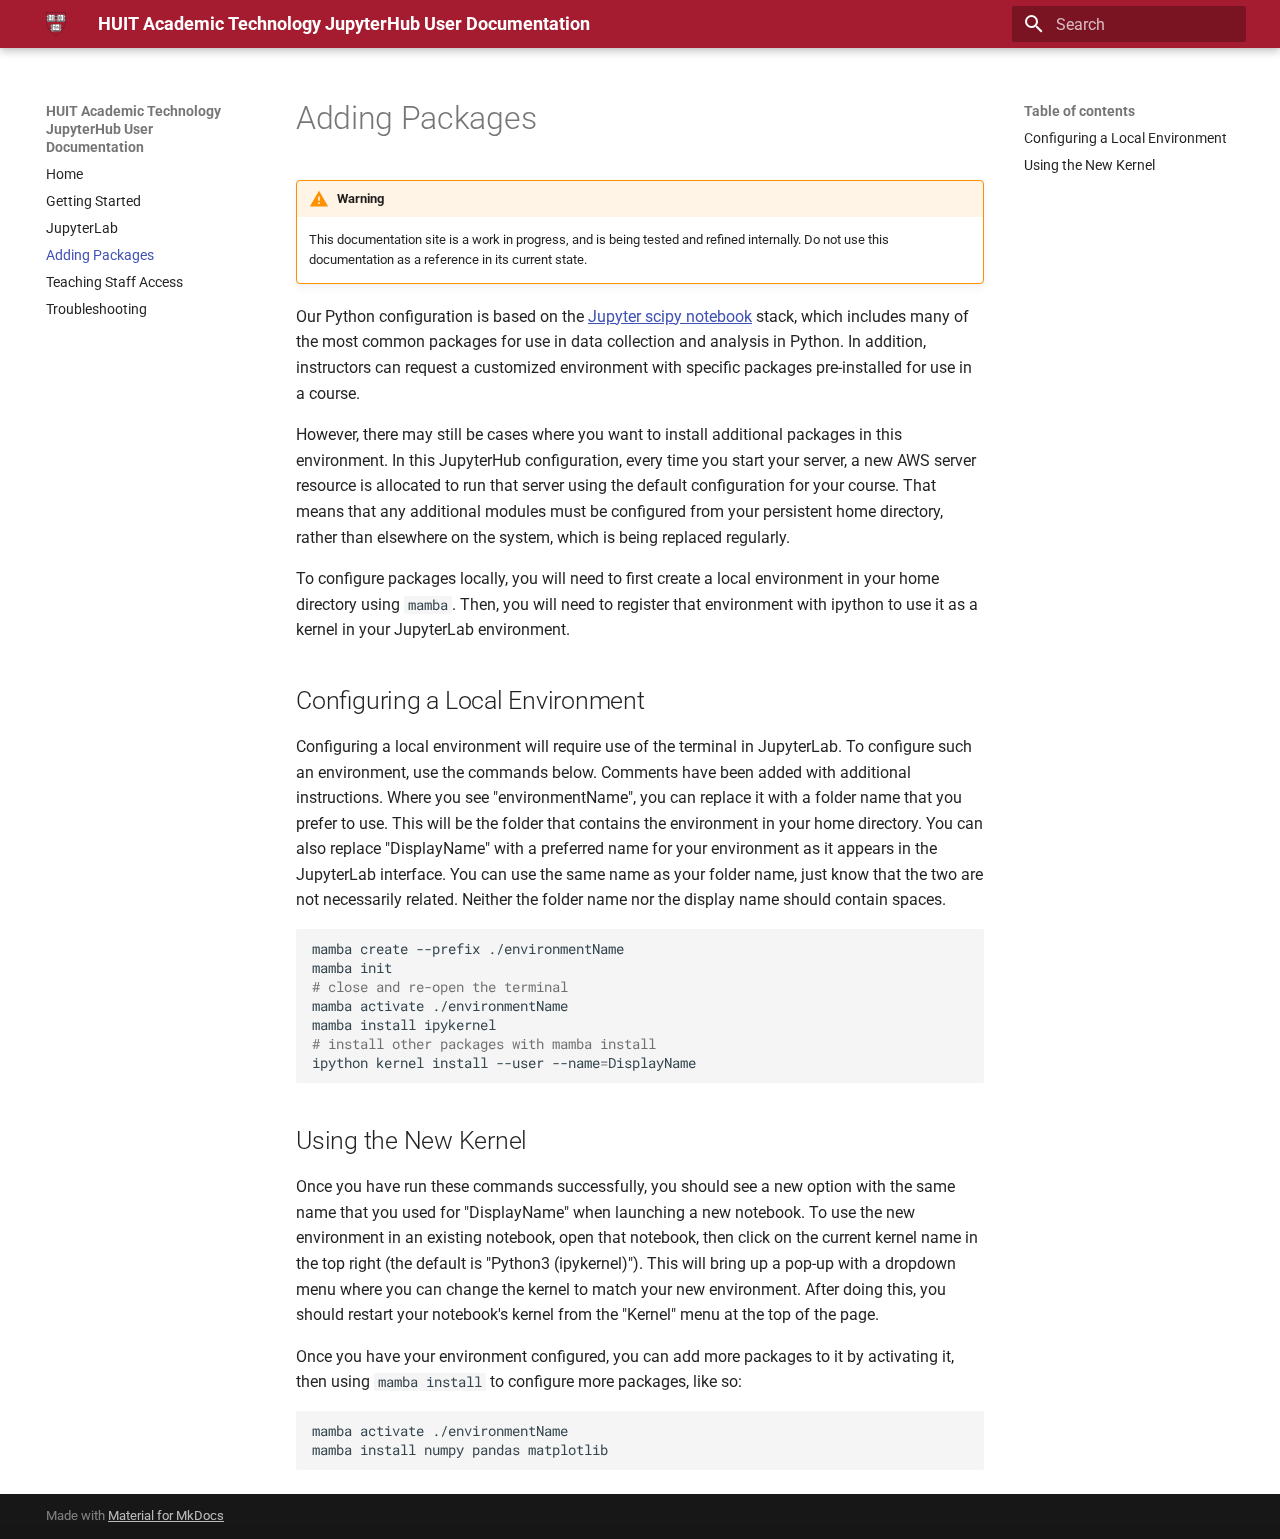
==== adding-packages/index.html @ 385f77e3 "Deployed 4ca9ae9 with MkDocs version: 1.5.2" ====
<!doctype html>
<html lang="en" class="no-js">
  <head>
    
      <meta charset="utf-8">
      <meta name="viewport" content="width=device-width,initial-scale=1">
      
      
      
      
        <link rel="prev" href="../jupyterlab/">
      
      
        <link rel="next" href="../teaching-staff-access/">
      
      <link rel="icon" href="../assets/favicon.ico">
      <meta name="generator" content="mkdocs-1.5.2, mkdocs-material-9.1.21">
    
    
      
        <title>Adding Packages - HUIT Academic Technology JupyterHub User Documentation</title>
      
    
    
      <link rel="stylesheet" href="../assets/stylesheets/main.eebd395e.min.css">
      
        
        <link rel="stylesheet" href="../assets/stylesheets/palette.ecc896b0.min.css">
      
      

    
    
    
      
        
        
        <link rel="preconnect" href="https://fonts.gstatic.com" crossorigin>
        <link rel="stylesheet" href="https://fonts.googleapis.com/css?family=Roboto:300,300i,400,400i,700,700i%7CRoboto+Mono:400,400i,700,700i&display=fallback">
        <style>:root{--md-text-font:"Roboto";--md-code-font:"Roboto Mono"}</style>
      
    
    
      <link rel="stylesheet" href="../stylesheets/extra.css">
    
    <script>__md_scope=new URL("..",location),__md_hash=e=>[...e].reduce((e,_)=>(e<<5)-e+_.charCodeAt(0),0),__md_get=(e,_=localStorage,t=__md_scope)=>JSON.parse(_.getItem(t.pathname+"."+e)),__md_set=(e,_,t=localStorage,a=__md_scope)=>{try{t.setItem(a.pathname+"."+e,JSON.stringify(_))}catch(e){}}</script>
    
      

    
    
    
  </head>
  
  
    
    
    
    
    
    <body dir="ltr" data-md-color-scheme="harvard" data-md-color-primary="indigo" data-md-color-accent="indigo">
  
    
    
    <input class="md-toggle" data-md-toggle="drawer" type="checkbox" id="__drawer" autocomplete="off">
    <input class="md-toggle" data-md-toggle="search" type="checkbox" id="__search" autocomplete="off">
    <label class="md-overlay" for="__drawer"></label>
    <div data-md-component="skip">
      
        
        <a href="#adding-packages" class="md-skip">
          Skip to content
        </a>
      
    </div>
    <div data-md-component="announce">
      
    </div>
    
    
      

  

<header class="md-header md-header--shadow" data-md-component="header">
  <nav class="md-header__inner md-grid" aria-label="Header">
    <a href=".." title="HUIT Academic Technology JupyterHub User Documentation" class="md-header__button md-logo" aria-label="HUIT Academic Technology JupyterHub User Documentation" data-md-component="logo">
      
  <img src="../assets/harvard_shield.svg" alt="logo">

    </a>
    <label class="md-header__button md-icon" for="__drawer">
      <svg xmlns="http://www.w3.org/2000/svg" viewBox="0 0 24 24"><path d="M3 6h18v2H3V6m0 5h18v2H3v-2m0 5h18v2H3v-2Z"/></svg>
    </label>
    <div class="md-header__title" data-md-component="header-title">
      <div class="md-header__ellipsis">
        <div class="md-header__topic">
          <span class="md-ellipsis">
            HUIT Academic Technology JupyterHub User Documentation
          </span>
        </div>
        <div class="md-header__topic" data-md-component="header-topic">
          <span class="md-ellipsis">
            
              Adding Packages
            
          </span>
        </div>
      </div>
    </div>
    
      
    
    
    
      <label class="md-header__button md-icon" for="__search">
        <svg xmlns="http://www.w3.org/2000/svg" viewBox="0 0 24 24"><path d="M9.5 3A6.5 6.5 0 0 1 16 9.5c0 1.61-.59 3.09-1.56 4.23l.27.27h.79l5 5-1.5 1.5-5-5v-.79l-.27-.27A6.516 6.516 0 0 1 9.5 16 6.5 6.5 0 0 1 3 9.5 6.5 6.5 0 0 1 9.5 3m0 2C7 5 5 7 5 9.5S7 14 9.5 14 14 12 14 9.5 12 5 9.5 5Z"/></svg>
      </label>
      <div class="md-search" data-md-component="search" role="dialog">
  <label class="md-search__overlay" for="__search"></label>
  <div class="md-search__inner" role="search">
    <form class="md-search__form" name="search">
      <input type="text" class="md-search__input" name="query" aria-label="Search" placeholder="Search" autocapitalize="off" autocorrect="off" autocomplete="off" spellcheck="false" data-md-component="search-query" required>
      <label class="md-search__icon md-icon" for="__search">
        <svg xmlns="http://www.w3.org/2000/svg" viewBox="0 0 24 24"><path d="M9.5 3A6.5 6.5 0 0 1 16 9.5c0 1.61-.59 3.09-1.56 4.23l.27.27h.79l5 5-1.5 1.5-5-5v-.79l-.27-.27A6.516 6.516 0 0 1 9.5 16 6.5 6.5 0 0 1 3 9.5 6.5 6.5 0 0 1 9.5 3m0 2C7 5 5 7 5 9.5S7 14 9.5 14 14 12 14 9.5 12 5 9.5 5Z"/></svg>
        <svg xmlns="http://www.w3.org/2000/svg" viewBox="0 0 24 24"><path d="M20 11v2H8l5.5 5.5-1.42 1.42L4.16 12l7.92-7.92L13.5 5.5 8 11h12Z"/></svg>
      </label>
      <nav class="md-search__options" aria-label="Search">
        
        <button type="reset" class="md-search__icon md-icon" title="Clear" aria-label="Clear" tabindex="-1">
          <svg xmlns="http://www.w3.org/2000/svg" viewBox="0 0 24 24"><path d="M19 6.41 17.59 5 12 10.59 6.41 5 5 6.41 10.59 12 5 17.59 6.41 19 12 13.41 17.59 19 19 17.59 13.41 12 19 6.41Z"/></svg>
        </button>
      </nav>
      
    </form>
    <div class="md-search__output">
      <div class="md-search__scrollwrap" data-md-scrollfix>
        <div class="md-search-result" data-md-component="search-result">
          <div class="md-search-result__meta">
            Initializing search
          </div>
          <ol class="md-search-result__list" role="presentation"></ol>
        </div>
      </div>
    </div>
  </div>
</div>
    
    
  </nav>
  
</header>
    
    <div class="md-container" data-md-component="container">
      
      
        
          
        
      
      <main class="md-main" data-md-component="main">
        <div class="md-main__inner md-grid">
          
            
              
              <div class="md-sidebar md-sidebar--primary" data-md-component="sidebar" data-md-type="navigation" >
                <div class="md-sidebar__scrollwrap">
                  <div class="md-sidebar__inner">
                    


<nav class="md-nav md-nav--primary" aria-label="Navigation" data-md-level="0">
  <label class="md-nav__title" for="__drawer">
    <a href=".." title="HUIT Academic Technology JupyterHub User Documentation" class="md-nav__button md-logo" aria-label="HUIT Academic Technology JupyterHub User Documentation" data-md-component="logo">
      
  <img src="../assets/harvard_shield.svg" alt="logo">

    </a>
    HUIT Academic Technology JupyterHub User Documentation
  </label>
  
  <ul class="md-nav__list" data-md-scrollfix>
    
      
      
      

  
  
  
    <li class="md-nav__item">
      <a href=".." class="md-nav__link">
        Home
      </a>
    </li>
  

    
      
      
      

  
  
  
    <li class="md-nav__item">
      <a href="../getting-started/" class="md-nav__link">
        Getting Started
      </a>
    </li>
  

    
      
      
      

  
  
  
    <li class="md-nav__item">
      <a href="../jupyterlab/" class="md-nav__link">
        JupyterLab
      </a>
    </li>
  

    
      
      
      

  
  
    
  
  
    <li class="md-nav__item md-nav__item--active">
      
      <input class="md-nav__toggle md-toggle" type="checkbox" id="__toc">
      
      
        
      
      
        <label class="md-nav__link md-nav__link--active" for="__toc">
          Adding Packages
          <span class="md-nav__icon md-icon"></span>
        </label>
      
      <a href="./" class="md-nav__link md-nav__link--active">
        Adding Packages
      </a>
      
        

<nav class="md-nav md-nav--secondary" aria-label="Table of contents">
  
  
  
    
  
  
    <label class="md-nav__title" for="__toc">
      <span class="md-nav__icon md-icon"></span>
      Table of contents
    </label>
    <ul class="md-nav__list" data-md-component="toc" data-md-scrollfix>
      
        <li class="md-nav__item">
  <a href="#configuring-a-local-environment" class="md-nav__link">
    Configuring a Local Environment
  </a>
  
</li>
      
        <li class="md-nav__item">
  <a href="#using-the-new-kernel" class="md-nav__link">
    Using the New Kernel
  </a>
  
</li>
      
    </ul>
  
</nav>
      
    </li>
  

    
      
      
      

  
  
  
    <li class="md-nav__item">
      <a href="../teaching-staff-access/" class="md-nav__link">
        Teaching Staff Access
      </a>
    </li>
  

    
      
      
      

  
  
  
    <li class="md-nav__item">
      <a href="../troubleshooting/" class="md-nav__link">
        Troubleshooting
      </a>
    </li>
  

    
  </ul>
</nav>
                  </div>
                </div>
              </div>
            
            
              
              <div class="md-sidebar md-sidebar--secondary" data-md-component="sidebar" data-md-type="toc" >
                <div class="md-sidebar__scrollwrap">
                  <div class="md-sidebar__inner">
                    

<nav class="md-nav md-nav--secondary" aria-label="Table of contents">
  
  
  
    
  
  
    <label class="md-nav__title" for="__toc">
      <span class="md-nav__icon md-icon"></span>
      Table of contents
    </label>
    <ul class="md-nav__list" data-md-component="toc" data-md-scrollfix>
      
        <li class="md-nav__item">
  <a href="#configuring-a-local-environment" class="md-nav__link">
    Configuring a Local Environment
  </a>
  
</li>
      
        <li class="md-nav__item">
  <a href="#using-the-new-kernel" class="md-nav__link">
    Using the New Kernel
  </a>
  
</li>
      
    </ul>
  
</nav>
                  </div>
                </div>
              </div>
            
          
          
            <div class="md-content" data-md-component="content">
              <article class="md-content__inner md-typeset">
                
                  


<h1 id="adding-packages">Adding Packages</h1>
<div class="admonition warning">
<p class="admonition-title">Warning</p>
<p>This documentation site is a work in progress, and is being tested and refined internally. Do not use this documentation as a reference in its current state.</p>
</div>
<p>Our Python configuration is based on the <a href="https://jupyter-docker-stacks.readthedocs.io/en/latest/using/selecting.html#jupyter-scipy-notebook">Jupyter scipy notebook</a> stack, which includes many of the most common packages for use in data collection and analysis in Python. In addition, instructors can request a customized environment with specific packages pre-installed for use in a course.</p>
<p>However, there may still be cases where you want to install additional packages in this environment. In this JupyterHub configuration, every time you start your server, a new AWS server resource is allocated to run that server using the default configuration for your course. That means that any additional modules must be configured from your persistent home directory, rather than elsewhere on the system, which is being replaced regularly.</p>
<p>To configure packages locally, you will need to first create a local environment in your home directory using <code>mamba</code>. Then, you will need to register that environment with ipython to use it as a kernel in your JupyterLab environment.</p>
<h2 id="configuring-a-local-environment">Configuring a Local Environment</h2>
<p>Configuring a local environment will require use of the terminal in JupyterLab. To configure such an environment, use the commands below. Comments have been added with additional instructions. Where you see "environmentName", you can replace it with a folder name that you prefer to use. This will be the folder that contains the environment in your home directory. You can also replace "DisplayName" with a preferred name for your environment as it appears in the JupyterLab interface. You can use the same name as your folder name, just know that the two are not necessarily related. Neither the folder name nor the display name should contain spaces.</p>
<div class="highlight"><pre><span></span><code>mamba<span class="w"> </span>create<span class="w"> </span>--prefix<span class="w"> </span>./environmentName
mamba<span class="w"> </span>init
<span class="c1"># close and re-open the terminal</span>
mamba<span class="w"> </span>activate<span class="w"> </span>./environmentName
mamba<span class="w"> </span>install<span class="w"> </span>ipykernel
<span class="c1"># install other packages with mamba install</span>
ipython<span class="w"> </span>kernel<span class="w"> </span>install<span class="w"> </span>--user<span class="w"> </span>--name<span class="o">=</span>DisplayName
</code></pre></div>
<h2 id="using-the-new-kernel">Using the New Kernel</h2>
<p>Once you have run these commands successfully, you should see a new option with the same name that you used for "DisplayName" when launching a new notebook. To use the new environment in an existing notebook, open that notebook, then click on the current kernel name in the top right (the default is "Python3 (ipykernel)"). This will bring up a pop-up with a dropdown menu where you can change the kernel to match your new environment. After doing this, you should restart your notebook's kernel from the "Kernel" menu at the top of the page.</p>
<p>Once you have your environment configured, you can add more packages to it by activating it, then using <code>mamba install</code> to configure more packages, like so:</p>
<div class="highlight"><pre><span></span><code>mamba<span class="w"> </span>activate<span class="w"> </span>./environmentName
mamba<span class="w"> </span>install<span class="w"> </span>numpy<span class="w"> </span>pandas<span class="w"> </span>matplotlib
</code></pre></div>





                
              </article>
            </div>
          
          
        </div>
        
      </main>
      
        <footer class="md-footer">
  
  <div class="md-footer-meta md-typeset">
    <div class="md-footer-meta__inner md-grid">
      <div class="md-copyright">
  
  
    Made with
    <a href="https://squidfunk.github.io/mkdocs-material/" target="_blank" rel="noopener">
      Material for MkDocs
    </a>
  
</div>
      
    </div>
  </div>
</footer>
      
    </div>
    <div class="md-dialog" data-md-component="dialog">
      <div class="md-dialog__inner md-typeset"></div>
    </div>
    
    <script id="__config" type="application/json">{"base": "..", "features": [], "search": "../assets/javascripts/workers/search.74e28a9f.min.js", "translations": {"clipboard.copied": "Copied to clipboard", "clipboard.copy": "Copy to clipboard", "search.result.more.one": "1 more on this page", "search.result.more.other": "# more on this page", "search.result.none": "No matching documents", "search.result.one": "1 matching document", "search.result.other": "# matching documents", "search.result.placeholder": "Type to start searching", "search.result.term.missing": "Missing", "select.version": "Select version"}}</script>
    
    
      <script src="../assets/javascripts/bundle.220ee61c.min.js"></script>
      
    
  </body>
</html>
---- assets/stylesheets/main.eebd395e.min.css ----
@charset "UTF-8";html{-webkit-text-size-adjust:none;-moz-text-size-adjust:none;text-size-adjust:none;box-sizing:border-box}*,:after,:before{box-sizing:inherit}@media (prefers-reduced-motion){*,:after,:before{transition:none!important}}body{margin:0}a,button,input,label{-webkit-tap-highlight-color:transparent}a{color:inherit;text-decoration:none}hr{border:0;box-sizing:initial;display:block;height:.05rem;overflow:visible;padding:0}small{font-size:80%}sub,sup{line-height:1em}img{border-style:none}table{border-collapse:initial;border-spacing:0}td,th{font-weight:400;vertical-align:top}button{background:#0000;border:0;font-family:inherit;font-size:inherit;margin:0;padding:0}input{border:0;outline:none}:root{--md-primary-fg-color:#4051b5;--md-primary-fg-color--light:#5d6cc0;--md-primary-fg-color--dark:#303fa1;--md-primary-bg-color:#fff;--md-primary-bg-color--light:#ffffffb3;--md-accent-fg-color:#526cfe;--md-accent-fg-color--transparent:#526cfe1a;--md-accent-bg-color:#fff;--md-accent-bg-color--light:#ffffffb3}[data-md-color-scheme=default]{color-scheme:light}[data-md-color-scheme=default] img[src$="#gh-dark-mode-only"],[data-md-color-scheme=default] img[src$="#only-dark"]{display:none}:root,[data-md-color-scheme=default]{--md-default-fg-color:#000000de;--md-default-fg-color--light:#0000008a;--md-default-fg-color--lighter:#00000052;--md-default-fg-color--lightest:#00000012;--md-default-bg-color:#fff;--md-default-bg-color--light:#ffffffb3;--md-default-bg-color--lighter:#ffffff4d;--md-default-bg-color--lightest:#ffffff1f;--md-code-fg-color:#36464e;--md-code-bg-color:#f5f5f5;--md-code-hl-color:#ffff0080;--md-code-hl-number-color:#d52a2a;--md-code-hl-special-color:#db1457;--md-code-hl-function-color:#a846b9;--md-code-hl-constant-color:#6e59d9;--md-code-hl-keyword-color:#3f6ec6;--md-code-hl-string-color:#1c7d4d;--md-code-hl-name-color:var(--md-code-fg-color);--md-code-hl-operator-color:var(--md-default-fg-color--light);--md-code-hl-punctuation-color:var(--md-default-fg-color--light);--md-code-hl-comment-color:var(--md-default-fg-color--light);--md-code-hl-generic-color:var(--md-default-fg-color--light);--md-code-hl-variable-color:var(--md-default-fg-color--light);--md-typeset-color:var(--md-default-fg-color);--md-typeset-a-color:var(--md-primary-fg-color);--md-typeset-mark-color:#ffff0080;--md-typeset-del-color:#f5503d26;--md-typeset-ins-color:#0bd57026;--md-typeset-kbd-color:#fafafa;--md-typeset-kbd-accent-color:#fff;--md-typeset-kbd-border-color:#b8b8b8;--md-typeset-table-color:#0000001f;--md-typeset-table-color--light:rgba(0,0,0,.035);--md-admonition-fg-color:var(--md-default-fg-color);--md-admonition-bg-color:var(--md-default-bg-color);--md-warning-fg-color:#000000de;--md-warning-bg-color:#ff9;--md-footer-fg-color:#fff;--md-footer-fg-color--light:#ffffffb3;--md-footer-fg-color--lighter:#ffffff73;--md-footer-bg-color:#000000de;--md-footer-bg-color--dark:#00000052;--md-shadow-z1:0 0.2rem 0.5rem #0000000d,0 0 0.05rem #0000001a;--md-shadow-z2:0 0.2rem 0.5rem #0000001a,0 0 0.05rem #00000040;--md-shadow-z3:0 0.2rem 0.5rem #0003,0 0 0.05rem #00000059}.md-icon svg{fill:currentcolor;display:block;height:1.2rem;width:1.2rem}body{-webkit-font-smoothing:antialiased;-moz-osx-font-smoothing:grayscale;--md-text-font-family:var(--md-text-font,_),-apple-system,BlinkMacSystemFont,Helvetica,Arial,sans-serif;--md-code-font-family:var(--md-code-font,_),SFMono-Regular,Consolas,Menlo,monospace}aside,body,input{font-feature-settings:"kern","liga";color:var(--md-typeset-color);font-family:var(--md-text-font-family)}code,kbd,pre{font-feature-settings:"kern";font-family:var(--md-code-font-family)}:root{--md-typeset-table-sort-icon:url('data:image/svg+xml;charset=utf-8,<svg xmlns="http://www.w3.org/2000/svg" viewBox="0 0 24 24"><path d="m18 21-4-4h3V7h-3l4-4 4 4h-3v10h3M2 19v-2h10v2M2 13v-2h7v2M2 7V5h4v2H2Z"/></svg>');--md-typeset-table-sort-icon--asc:url('data:image/svg+xml;charset=utf-8,<svg xmlns="http://www.w3.org/2000/svg" viewBox="0 0 24 24"><path d="M19 17h3l-4 4-4-4h3V3h2M2 17h10v2H2M6 5v2H2V5m0 6h7v2H2v-2Z"/></svg>');--md-typeset-table-sort-icon--desc:url('data:image/svg+xml;charset=utf-8,<svg xmlns="http://www.w3.org/2000/svg" viewBox="0 0 24 24"><path d="M19 7h3l-4-4-4 4h3v14h2M2 17h10v2H2M6 5v2H2V5m0 6h7v2H2v-2Z"/></svg>')}.md-typeset{-webkit-print-color-adjust:exact;color-adjust:exact;font-size:.8rem;line-height:1.6}@media print{.md-typeset{font-size:.68rem}}.md-typeset blockquote,.md-typeset dl,.md-typeset figure,.md-typeset ol,.md-typeset pre,.md-typeset ul{margin-bottom:1em;margin-top:1em}.md-typeset h1{color:var(--md-default-fg-color--light);font-size:2em;line-height:1.3;margin:0 0 1.25em}.md-typeset h1,.md-typeset h2{font-weight:300;letter-spacing:-.01em}.md-typeset h2{font-size:1.5625em;line-height:1.4;margin:1.6em 0 .64em}.md-typeset h3{font-size:1.25em;font-weight:400;letter-spacing:-.01em;line-height:1.5;margin:1.6em 0 .8em}.md-typeset h2+h3{margin-top:.8em}.md-typeset h4{font-weight:700;letter-spacing:-.01em;margin:1em 0}.md-typeset h5,.md-typeset h6{color:var(--md-default-fg-color--light);font-size:.8em;font-weight:700;letter-spacing:-.01em;margin:1.25em 0}.md-typeset h5{text-transform:uppercase}.md-typeset hr{border-bottom:.05rem solid var(--md-default-fg-color--lightest);display:flow-root;margin:1.5em 0}.md-typeset a{color:var(--md-typeset-a-color);word-break:break-word}.md-typeset a,.md-typeset a:before{transition:color 125ms}.md-typeset a:focus,.md-typeset a:hover{color:var(--md-accent-fg-color)}.md-typeset a:focus code,.md-typeset a:hover code{background-color:var(--md-accent-fg-color--transparent)}.md-typeset a code{color:currentcolor;transition:background-color 125ms}.md-typeset a.focus-visible{outline-color:var(--md-accent-fg-color);outline-offset:.2rem}.md-typeset code,.md-typeset kbd,.md-typeset pre{color:var(--md-code-fg-color);direction:ltr;font-variant-ligatures:none}@media print{.md-typeset code,.md-typeset kbd,.md-typeset pre{white-space:pre-wrap}}.md-typeset code{background-color:var(--md-code-bg-color);border-radius:.1rem;-webkit-box-decoration-break:clone;box-decoration-break:clone;font-size:.85em;padding:0 .2941176471em;word-break:break-word}.md-typeset code:not(.focus-visible){-webkit-tap-highlight-color:transparent;outline:none}.md-typeset pre{display:flow-root;line-height:1.4;position:relative}.md-typeset pre>code{-webkit-box-decoration-break:slice;box-decoration-break:slice;box-shadow:none;display:block;margin:0;outline-color:var(--md-accent-fg-color);overflow:auto;padding:.7720588235em 1.1764705882em;scrollbar-color:var(--md-default-fg-color--lighter) #0000;scrollbar-width:thin;touch-action:auto;word-break:normal}.md-typeset pre>code:hover{scrollbar-color:var(--md-accent-fg-color) #0000}.md-typeset pre>code::-webkit-scrollbar{height:.2rem;width:.2rem}.md-typeset pre>code::-webkit-scrollbar-thumb{background-color:var(--md-default-fg-color--lighter)}.md-typeset pre>code::-webkit-scrollbar-thumb:hover{background-color:var(--md-accent-fg-color)}.md-typeset kbd{background-color:var(--md-typeset-kbd-color);border-radius:.1rem;box-shadow:0 .1rem 0 .05rem var(--md-typeset-kbd-border-color),0 .1rem 0 var(--md-typeset-kbd-border-color),0 -.1rem .2rem var(--md-typeset-kbd-accent-color) inset;color:var(--md-default-fg-color);display:inline-block;font-size:.75em;padding:0 .6666666667em;vertical-align:text-top;word-break:break-word}.md-typeset mark{background-color:var(--md-typeset-mark-color);-webkit-box-decoration-break:clone;box-decoration-break:clone;color:inherit;word-break:break-word}.md-typeset abbr{border-bottom:.05rem dotted var(--md-default-fg-color--light);cursor:help;text-decoration:none}@media (hover:none){.md-typeset abbr[title]:focus:after,.md-typeset abbr[title]:hover:after{background-color:var(--md-default-fg-color);border-radius:.1rem;box-shadow:var(--md-shadow-z3);color:var(--md-default-bg-color);content:attr(title);font-size:.7rem;left:.8rem;margin-top:2em;padding:.2rem .3rem;position:absolute;right:.8rem}}.md-typeset small{opacity:.75}[dir=ltr] .md-typeset sub,[dir=ltr] .md-typeset sup{margin-left:.078125em}[dir=rtl] .md-typeset sub,[dir=rtl] .md-typeset sup{margin-right:.078125em}[dir=ltr] .md-typeset blockquote{padding-left:.6rem}[dir=rtl] .md-typeset blockquote{padding-right:.6rem}[dir=ltr] .md-typeset blockquote{border-left:.2rem solid var(--md-default-fg-color--lighter)}[dir=rtl] .md-typeset blockquote{border-right:.2rem solid var(--md-default-fg-color--lighter)}.md-typeset blockquote{color:var(--md-default-fg-color--light);margin-left:0;margin-right:0}.md-typeset ul{list-style-type:disc}[dir=ltr] .md-typeset ol,[dir=ltr] .md-typeset ul{margin-left:.625em}[dir=rtl] .md-typeset ol,[dir=rtl] .md-typeset ul{margin-right:.625em}.md-typeset ol,.md-typeset ul{padding:0}.md-typeset ol:not([hidden]),.md-typeset ul:not([hidden]){display:flow-root}.md-typeset ol ol,.md-typeset ul ol{list-style-type:lower-alpha}.md-typeset ol ol ol,.md-typeset ul ol ol{list-style-type:lower-roman}[dir=ltr] .md-typeset ol li,[dir=ltr] .md-typeset ul li{margin-left:1.25em}[dir=rtl] .md-typeset ol li,[dir=rtl] .md-typeset ul li{margin-right:1.25em}.md-typeset ol li,.md-typeset ul li{margin-bottom:.5em}.md-typeset ol li blockquote,.md-typeset ol li p,.md-typeset ul li blockquote,.md-typeset ul li p{margin:.5em 0}.md-typeset ol li:last-child,.md-typeset ul li:last-child{margin-bottom:0}[dir=ltr] .md-typeset ol li ol,[dir=ltr] .md-typeset ol li ul,[dir=ltr] .md-typeset ul li ol,[dir=ltr] .md-typeset ul li ul{margin-left:.625em}[dir=rtl] .md-typeset ol li ol,[dir=rtl] .md-typeset ol li ul,[dir=rtl] .md-typeset ul li ol,[dir=rtl] .md-typeset ul li ul{margin-right:.625em}.md-typeset ol li ol,.md-typeset ol li ul,.md-typeset ul li ol,.md-typeset ul li ul{margin-bottom:.5em;margin-top:.5em}[dir=ltr] .md-typeset dd{margin-left:1.875em}[dir=rtl] .md-typeset dd{margin-right:1.875em}.md-typeset dd{margin-bottom:1.5em;margin-top:1em}.md-typeset img,.md-typeset svg,.md-typeset video{height:auto;max-width:100%}.md-typeset img[align=left]{margin:1em 1em 1em 0}.md-typeset img[align=right]{margin:1em 0 1em 1em}.md-typeset img[align]:only-child{margin-top:0}.md-typeset figure{display:flow-root;margin:1em auto;max-width:100%;text-align:center;width:-webkit-fit-content;width:-moz-fit-content;width:fit-content}.md-typeset figure img{display:block}.md-typeset figcaption{font-style:italic;margin:1em auto;max-width:24rem}.md-typeset iframe{max-width:100%}.md-typeset table:not([class]){background-color:var(--md-default-bg-color);border:.05rem solid var(--md-typeset-table-color);border-radius:.1rem;display:inline-block;font-size:.64rem;max-width:100%;overflow:auto;touch-action:auto}@media print{.md-typeset table:not([class]){display:table}}.md-typeset table:not([class])+*{margin-top:1.5em}.md-typeset table:not([class]) td>:first-child,.md-typeset table:not([class]) th>:first-child{margin-top:0}.md-typeset table:not([class]) td>:last-child,.md-typeset table:not([class]) th>:last-child{margin-bottom:0}.md-typeset table:not([class]) td:not([align]),.md-typeset table:not([class]) th:not([align]){text-align:left}[dir=rtl] .md-typeset table:not([class]) td:not([align]),[dir=rtl] .md-typeset table:not([class]) th:not([align]){text-align:right}.md-typeset table:not([class]) th{font-weight:700;min-width:5rem;padding:.9375em 1.25em;vertical-align:top}.md-typeset table:not([class]) td{border-top:.05rem solid var(--md-typeset-table-color);padding:.9375em 1.25em;vertical-align:top}.md-typeset table:not([class]) tbody tr{transition:background-color 125ms}.md-typeset table:not([class]) tbody tr:hover{background-color:var(--md-typeset-table-color--light);box-shadow:0 .05rem 0 var(--md-default-bg-color) inset}.md-typeset table:not([class]) a{word-break:normal}.md-typeset table th[role=columnheader]{cursor:pointer}[dir=ltr] .md-typeset table th[role=columnheader]:after{margin-left:.5em}[dir=rtl] .md-typeset table th[role=columnheader]:after{margin-right:.5em}.md-typeset table th[role=columnheader]:after{content:"";display:inline-block;height:1.2em;-webkit-mask-image:var(--md-typeset-table-sort-icon);mask-image:var(--md-typeset-table-sort-icon);-webkit-mask-repeat:no-repeat;mask-repeat:no-repeat;-webkit-mask-size:contain;mask-size:contain;transition:background-color 125ms;vertical-align:text-bottom;width:1.2em}.md-typeset table th[role=columnheader]:hover:after{background-color:var(--md-default-fg-color--lighter)}.md-typeset table th[role=columnheader][aria-sort=ascending]:after{background-color:var(--md-default-fg-color--light);-webkit-mask-image:var(--md-typeset-table-sort-icon--asc);mask-image:var(--md-typeset-table-sort-icon--asc)}.md-typeset table th[role=columnheader][aria-sort=descending]:after{background-color:var(--md-default-fg-color--light);-webkit-mask-image:var(--md-typeset-table-sort-icon--desc);mask-image:var(--md-typeset-table-sort-icon--desc)}.md-typeset__scrollwrap{margin:1em -.8rem;overflow-x:auto;touch-action:auto}.md-typeset__table{display:inline-block;margin-bottom:.5em;padding:0 .8rem}@media print{.md-typeset__table{display:block}}html .md-typeset__table table{display:table;margin:0;overflow:hidden;width:100%}@media screen and (max-width:44.9375em){.md-content__inner>pre{margin:1em -.8rem}.md-content__inner>pre code{border-radius:0}}.md-banner{background-color:var(--md-footer-bg-color);color:var(--md-footer-fg-color);overflow:auto}@media print{.md-banner{display:none}}.md-banner--warning{background-color:var(--md-warning-bg-color);color:var(--md-warning-fg-color)}.md-banner__inner{font-size:.7rem;margin:.6rem auto;padding:0 .8rem}[dir=ltr] .md-banner__button{float:right}[dir=rtl] .md-banner__button{float:left}.md-banner__button{color:inherit;cursor:pointer;transition:opacity .25s}.md-banner__button:hover{opacity:.7}html{font-size:125%;height:100%;overflow-x:hidden}@media screen and (min-width:100em){html{font-size:137.5%}}@media screen and (min-width:125em){html{font-size:150%}}body{background-color:var(--md-default-bg-color);display:flex;flex-direction:column;font-size:.5rem;min-height:100%;position:relative;width:100%}@media print{body{display:block}}@media screen and (max-width:59.9375em){body[data-md-scrolllock]{position:fixed}}.md-grid{margin-left:auto;margin-right:auto;max-width:61rem}.md-container{display:flex;flex-direction:column;flex-grow:1}@media print{.md-container{display:block}}.md-main{flex-grow:1}.md-main__inner{display:flex;height:100%;margin-top:1.5rem}.md-ellipsis{overflow:hidden;text-overflow:ellipsis}.md-toggle{display:none}.md-option{height:0;opacity:0;position:absolute;width:0}.md-option:checked+label:not([hidden]){display:block}.md-option.focus-visible+label{outline-color:var(--md-accent-fg-color);outline-style:auto}.md-skip{background-color:var(--md-default-fg-color);border-radius:.1rem;color:var(--md-default-bg-color);font-size:.64rem;margin:.5rem;opacity:0;outline-color:var(--md-accent-fg-color);padding:.3rem .5rem;position:fixed;transform:translateY(.4rem);z-index:-1}.md-skip:focus{opacity:1;transform:translateY(0);transition:transform .25s cubic-bezier(.4,0,.2,1),opacity 175ms 75ms;z-index:10}@page{margin:25mm}:root{--md-clipboard-icon:url('data:image/svg+xml;charset=utf-8,<svg xmlns="http://www.w3.org/2000/svg" viewBox="0 0 24 24"><path d="M19 21H8V7h11m0-2H8a2 2 0 0 0-2 2v14a2 2 0 0 0 2 2h11a2 2 0 0 0 2-2V7a2 2 0 0 0-2-2m-3-4H4a2 2 0 0 0-2 2v14h2V3h12V1Z"/></svg>')}.md-clipboard{border-radius:.1rem;color:var(--md-default-fg-color--lightest);cursor:pointer;height:1.5em;outline-color:var(--md-accent-fg-color);outline-offset:.1rem;position:absolute;right:.5em;top:.5em;transition:color .25s;width:1.5em;z-index:1}@media print{.md-clipboard{display:none}}.md-clipboard:not(.focus-visible){-webkit-tap-highlight-color:transparent;outline:none}:hover>.md-clipboard{color:var(--md-default-fg-color--light)}.md-clipboard:focus,.md-clipboard:hover{color:var(--md-accent-fg-color)}.md-clipboard:after{background-color:currentcolor;content:"";display:block;height:1.125em;margin:0 auto;-webkit-mask-image:var(--md-clipboard-icon);mask-image:var(--md-clipboard-icon);-webkit-mask-position:center;mask-position:center;-webkit-mask-repeat:no-repeat;mask-repeat:no-repeat;-webkit-mask-size:contain;mask-size:contain;width:1.125em}.md-clipboard--inline{cursor:pointer}.md-clipboard--inline code{transition:color .25s,background-color .25s}.md-clipboard--inline:focus code,.md-clipboard--inline:hover code{background-color:var(--md-accent-fg-color--transparent);color:var(--md-accent-fg-color)}@keyframes consent{0%{opacity:0;transform:translateY(100%)}to{opacity:1;transform:translateY(0)}}@keyframes overlay{0%{opacity:0}to{opacity:1}}.md-consent__overlay{animation:overlay .25s both;-webkit-backdrop-filter:blur(.1rem);backdrop-filter:blur(.1rem);background-color:#0000008a;height:100%;opacity:1;position:fixed;top:0;width:100%;z-index:5}.md-consent__inner{animation:consent .5s cubic-bezier(.1,.7,.1,1) both;background-color:var(--md-default-bg-color);border:0;border-radius:.1rem;bottom:0;box-shadow:0 0 .2rem #0000001a,0 .2rem .4rem #0003;max-height:100%;overflow:auto;padding:0;position:fixed;width:100%;z-index:5}.md-consent__form{padding:.8rem}.md-consent__settings{display:none;margin:1em 0}input:checked+.md-consent__settings{display:block}.md-consent__controls{margin-bottom:.8rem}.md-typeset .md-consent__controls .md-button{display:inline}@media screen and (max-width:44.9375em){.md-typeset .md-consent__controls .md-button{display:block;margin-top:.4rem;text-align:center;width:100%}}.md-consent label{cursor:pointer}.md-content{flex-grow:1;min-width:0}.md-content__inner{margin:0 .8rem 1.2rem;padding-top:.6rem}@media screen and (min-width:76.25em){[dir=ltr] .md-sidebar--primary:not([hidden])~.md-content>.md-content__inner{margin-left:1.2rem}[dir=ltr] .md-sidebar--secondary:not([hidden])~.md-content>.md-content__inner,[dir=rtl] .md-sidebar--primary:not([hidden])~.md-content>.md-content__inner{margin-right:1.2rem}[dir=rtl] .md-sidebar--secondary:not([hidden])~.md-content>.md-content__inner{margin-left:1.2rem}}.md-content__inner:before{content:"";display:block;height:.4rem}.md-content__inner>:last-child{margin-bottom:0}[dir=ltr] .md-content__button{float:right}[dir=rtl] .md-content__button{float:left}[dir=ltr] .md-content__button{margin-left:.4rem}[dir=rtl] .md-content__button{margin-right:.4rem}.md-content__button{margin:.4rem 0;padding:0}@media print{.md-content__button{display:none}}.md-typeset .md-content__button{color:var(--md-default-fg-color--lighter)}.md-content__button svg{display:inline;vertical-align:top}[dir=rtl] .md-content__button svg{transform:scaleX(-1)}[dir=ltr] .md-dialog{right:.8rem}[dir=rtl] .md-dialog{left:.8rem}.md-dialog{background-color:var(--md-default-fg-color);border-radius:.1rem;bottom:.8rem;box-shadow:var(--md-shadow-z3);min-width:11.1rem;opacity:0;padding:.4rem .6rem;pointer-events:none;position:fixed;transform:translateY(100%);transition:transform 0ms .4s,opacity .4s;z-index:4}@media print{.md-dialog{display:none}}.md-dialog--active{opacity:1;pointer-events:auto;transform:translateY(0);transition:transform .4s cubic-bezier(.075,.85,.175,1),opacity .4s}.md-dialog__inner{color:var(--md-default-bg-color);font-size:.7rem}.md-feedback{margin:2em 0 1em;text-align:center}.md-feedback fieldset{border:none;margin:0;padding:0}.md-feedback__title{font-weight:700;margin:1em auto}.md-feedback__inner{position:relative}.md-feedback__list{align-content:baseline;display:flex;flex-wrap:wrap;justify-content:center;position:relative}.md-feedback__list:hover .md-icon:not(:disabled){color:var(--md-default-fg-color--lighter)}:disabled .md-feedback__list{min-height:1.8rem}.md-feedback__icon{color:var(--md-default-fg-color--light);cursor:pointer;flex-shrink:0;margin:0 .1rem;transition:color 125ms}.md-feedback__icon:not(:disabled).md-icon:hover{color:var(--md-accent-fg-color)}.md-feedback__icon:disabled{color:var(--md-default-fg-color--lightest);pointer-events:none}.md-feedback__note{opacity:0;position:relative;transform:translateY(.4rem);transition:transform .4s cubic-bezier(.1,.7,.1,1),opacity .15s}.md-feedback__note>*{margin:0 auto;max-width:16rem}:disabled .md-feedback__note{opacity:1;transform:translateY(0)}.md-footer{background-color:var(--md-footer-bg-color);color:var(--md-footer-fg-color)}@media print{.md-footer{display:none}}.md-footer__inner{justify-content:space-between;overflow:auto;padding:.2rem}.md-footer__inner:not([hidden]){display:flex}.md-footer__link{align-items:end;display:flex;flex-grow:0.01;margin-bottom:.4rem;margin-top:1rem;max-width:100%;outline-color:var(--md-accent-fg-color);overflow:hidden;transition:opacity .25s}.md-footer__link:focus,.md-footer__link:hover{opacity:.7}[dir=rtl] .md-footer__link svg{transform:scaleX(-1)}@media screen and (max-width:44.9375em){.md-footer__link--prev{flex-shrink:0}.md-footer__link--prev .md-footer__title{display:none}}[dir=ltr] .md-footer__link--next{margin-left:auto}[dir=rtl] .md-footer__link--next{margin-right:auto}.md-footer__link--next{text-align:right}[dir=rtl] .md-footer__link--next{text-align:left}.md-footer__title{flex-grow:1;font-size:.9rem;margin-bottom:.7rem;max-width:calc(100% - 2.4rem);padding:0 1rem;white-space:nowrap}.md-footer__button{margin:.2rem;padding:.4rem}.md-footer__direction{font-size:.64rem;opacity:.7}.md-footer-meta{background-color:var(--md-footer-bg-color--dark)}.md-footer-meta__inner{display:flex;flex-wrap:wrap;justify-content:space-between;padding:.2rem}html .md-footer-meta.md-typeset a{color:var(--md-footer-fg-color--light)}html .md-footer-meta.md-typeset a:focus,html .md-footer-meta.md-typeset a:hover{color:var(--md-footer-fg-color)}.md-copyright{color:var(--md-footer-fg-color--lighter);font-size:.64rem;margin:auto .6rem;padding:.4rem 0;width:100%}@media screen and (min-width:45em){.md-copyright{width:auto}}.md-copyright__highlight{color:var(--md-footer-fg-color--light)}.md-social{margin:0 .4rem;padding:.2rem 0 .6rem}@media screen and (min-width:45em){.md-social{padding:.6rem 0}}.md-social__link{display:inline-block;height:1.6rem;text-align:center;width:1.6rem}.md-social__link:before{line-height:1.9}.md-social__link svg{fill:currentcolor;max-height:.8rem;vertical-align:-25%}.md-typeset .md-button{border:.1rem solid;border-radius:.1rem;color:var(--md-primary-fg-color);cursor:pointer;display:inline-block;font-weight:700;padding:.625em 2em;transition:color 125ms,background-color 125ms,border-color 125ms}.md-typeset .md-button--primary{background-color:var(--md-primary-fg-color);border-color:var(--md-primary-fg-color);color:var(--md-primary-bg-color)}.md-typeset .md-button:focus,.md-typeset .md-button:hover{background-color:var(--md-accent-fg-color);border-color:var(--md-accent-fg-color);color:var(--md-accent-bg-color)}[dir=ltr] .md-typeset .md-input{border-top-left-radius:.1rem}[dir=ltr] .md-typeset .md-input,[dir=rtl] .md-typeset .md-input{border-top-right-radius:.1rem}[dir=rtl] .md-typeset .md-input{border-top-left-radius:.1rem}.md-typeset .md-input{border-bottom:.1rem solid var(--md-default-fg-color--lighter);box-shadow:var(--md-shadow-z1);font-size:.8rem;height:1.8rem;padding:0 .6rem;transition:border .25s,box-shadow .25s}.md-typeset .md-input:focus,.md-typeset .md-input:hover{border-bottom-color:var(--md-accent-fg-color);box-shadow:var(--md-shadow-z2)}.md-typeset .md-input--stretch{width:100%}.md-header{background-color:var(--md-primary-fg-color);box-shadow:0 0 .2rem #0000,0 .2rem .4rem #0000;color:var(--md-primary-bg-color);display:block;left:0;position:sticky;right:0;top:0;z-index:4}@media print{.md-header{display:none}}.md-header[hidden]{transform:translateY(-100%);transition:transform .25s cubic-bezier(.8,0,.6,1),box-shadow .25s}.md-header--shadow{box-shadow:0 0 .2rem #0000001a,0 .2rem .4rem #0003;transition:transform .25s cubic-bezier(.1,.7,.1,1),box-shadow .25s}.md-header__inner{align-items:center;display:flex;padding:0 .2rem}.md-header__button{color:currentcolor;cursor:pointer;margin:.2rem;outline-color:var(--md-accent-fg-color);padding:.4rem;position:relative;transition:opacity .25s;vertical-align:middle;z-index:1}.md-header__button:hover{opacity:.7}.md-header__button:not([hidden]){display:inline-block}.md-header__button:not(.focus-visible){-webkit-tap-highlight-color:transparent;outline:none}.md-header__button.md-logo{margin:.2rem;padding:.4rem}@media screen and (max-width:76.1875em){.md-header__button.md-logo{display:none}}.md-header__button.md-logo img,.md-header__button.md-logo svg{fill:currentcolor;display:block;height:1.2rem;width:auto}@media screen and (min-width:60em){.md-header__button[for=__search]{display:none}}.no-js .md-header__button[for=__search]{display:none}[dir=rtl] .md-header__button[for=__search] svg{transform:scaleX(-1)}@media screen and (min-width:76.25em){.md-header__button[for=__drawer]{display:none}}.md-header__topic{display:flex;max-width:100%;position:absolute;transition:transform .4s cubic-bezier(.1,.7,.1,1),opacity .15s;white-space:nowrap}.md-header__topic+.md-header__topic{opacity:0;pointer-events:none;transform:translateX(1.25rem);transition:transform .4s cubic-bezier(1,.7,.1,.1),opacity .15s;z-index:-1}[dir=rtl] .md-header__topic+.md-header__topic{transform:translateX(-1.25rem)}.md-header__topic:first-child{font-weight:700}[dir=ltr] .md-header__title{margin-left:1rem}[dir=rtl] .md-header__title{margin-right:1rem}[dir=ltr] .md-header__title{margin-right:.4rem}[dir=rtl] .md-header__title{margin-left:.4rem}.md-header__title{flex-grow:1;font-size:.9rem;height:2.4rem;line-height:2.4rem}.md-header__title--active .md-header__topic{opacity:0;pointer-events:none;transform:translateX(-1.25rem);transition:transform .4s cubic-bezier(1,.7,.1,.1),opacity .15s;z-index:-1}[dir=rtl] .md-header__title--active .md-header__topic{transform:translateX(1.25rem)}.md-header__title--active .md-header__topic+.md-header__topic{opacity:1;pointer-events:auto;transform:translateX(0);transition:transform .4s cubic-bezier(.1,.7,.1,1),opacity .15s;z-index:0}.md-header__title>.md-header__ellipsis{height:100%;position:relative;width:100%}.md-header__option{display:flex;flex-shrink:0;max-width:100%;transition:max-width 0ms .25s,opacity .25s .25s;white-space:nowrap}[data-md-toggle=search]:checked~.md-header .md-header__option{max-width:0;opacity:0;transition:max-width 0ms,opacity 0ms}.md-header__source{display:none}@media screen and (min-width:60em){[dir=ltr] .md-header__source{margin-left:1rem}[dir=rtl] .md-header__source{margin-right:1rem}.md-header__source{display:block;max-width:11.7rem;width:11.7rem}}@media screen and (min-width:76.25em){[dir=ltr] .md-header__source{margin-left:1.4rem}[dir=rtl] .md-header__source{margin-right:1.4rem}}:root{--md-nav-icon--prev:url('data:image/svg+xml;charset=utf-8,<svg xmlns="http://www.w3.org/2000/svg" viewBox="0 0 24 24"><path d="M20 11v2H8l5.5 5.5-1.42 1.42L4.16 12l7.92-7.92L13.5 5.5 8 11h12Z"/></svg>');--md-nav-icon--next:url('data:image/svg+xml;charset=utf-8,<svg xmlns="http://www.w3.org/2000/svg" viewBox="0 0 24 24"><path d="M8.59 16.58 13.17 12 8.59 7.41 10 6l6 6-6 6-1.41-1.42Z"/></svg>');--md-toc-icon:url('data:image/svg+xml;charset=utf-8,<svg xmlns="http://www.w3.org/2000/svg" viewBox="0 0 24 24"><path d="M3 9h14V7H3v2m0 4h14v-2H3v2m0 4h14v-2H3v2m16 0h2v-2h-2v2m0-10v2h2V7h-2m0 6h2v-2h-2v2Z"/></svg>')}.md-nav{font-size:.7rem;line-height:1.3}.md-nav__title{color:var(--md-default-fg-color--light);display:block;font-weight:700;overflow:hidden;padding:0 .6rem;text-overflow:ellipsis}.md-nav__title .md-nav__button{display:none}.md-nav__title .md-nav__button img{height:100%;width:auto}.md-nav__title .md-nav__button.md-logo img,.md-nav__title .md-nav__button.md-logo svg{fill:currentcolor;display:block;height:2.4rem;max-width:100%;object-fit:contain;width:auto}.md-nav__list{list-style:none;margin:0;padding:0}.md-nav__item{padding:0 .6rem}[dir=ltr] .md-nav__item .md-nav__item{padding-right:0}[dir=rtl] .md-nav__item .md-nav__item{padding-left:0}.md-nav__link{align-items:center;cursor:pointer;display:flex;justify-content:space-between;margin-top:.625em;overflow:hidden;scroll-snap-align:start;text-overflow:ellipsis;transition:color 125ms}.md-nav__link--passed{color:var(--md-default-fg-color--light)}.md-nav__item .md-nav__link--active{color:var(--md-typeset-a-color)}.md-nav__item .md-nav__link--index [href]{width:100%}.md-nav__link:focus,.md-nav__link:hover{color:var(--md-accent-fg-color)}.md-nav__link.focus-visible{outline-color:var(--md-accent-fg-color);outline-offset:.2rem}.md-nav--primary .md-nav__link[for=__toc]{display:none}.md-nav--primary .md-nav__link[for=__toc] .md-icon:after{background-color:currentcolor;display:block;height:100%;-webkit-mask-image:var(--md-toc-icon);mask-image:var(--md-toc-icon);width:100%}.md-nav--primary .md-nav__link[for=__toc]~.md-nav{display:none}.md-nav__link>*{cursor:pointer;display:flex}.md-nav__icon{flex-shrink:0}.md-nav__source{display:none}@media screen and (max-width:76.1875em){.md-nav--primary,.md-nav--primary .md-nav{background-color:var(--md-default-bg-color);display:flex;flex-direction:column;height:100%;left:0;position:absolute;right:0;top:0;z-index:1}.md-nav--primary .md-nav__item,.md-nav--primary .md-nav__title{font-size:.8rem;line-height:1.5}.md-nav--primary .md-nav__title{background-color:var(--md-default-fg-color--lightest);color:var(--md-default-fg-color--light);cursor:pointer;height:5.6rem;line-height:2.4rem;padding:3rem .8rem .2rem;position:relative;white-space:nowrap}[dir=ltr] .md-nav--primary .md-nav__title .md-nav__icon{left:.4rem}[dir=rtl] .md-nav--primary .md-nav__title .md-nav__icon{right:.4rem}.md-nav--primary .md-nav__title .md-nav__icon{display:block;height:1.2rem;margin:.2rem;position:absolute;top:.4rem;width:1.2rem}.md-nav--primary .md-nav__title .md-nav__icon:after{background-color:currentcolor;content:"";display:block;height:100%;-webkit-mask-image:var(--md-nav-icon--prev);mask-image:var(--md-nav-icon--prev);-webkit-mask-position:center;mask-position:center;-webkit-mask-repeat:no-repeat;mask-repeat:no-repeat;-webkit-mask-size:contain;mask-size:contain;width:100%}.md-nav--primary .md-nav__title~.md-nav__list{background-color:var(--md-default-bg-color);box-shadow:0 .05rem 0 var(--md-default-fg-color--lightest) inset;overflow-y:auto;scroll-snap-type:y mandatory;touch-action:pan-y}.md-nav--primary .md-nav__title~.md-nav__list>:first-child{border-top:0}.md-nav--primary .md-nav__title[for=__drawer]{background-color:var(--md-primary-fg-color);color:var(--md-primary-bg-color);font-weight:700}.md-nav--primary .md-nav__title .md-logo{display:block;left:.2rem;margin:.2rem;padding:.4rem;position:absolute;right:.2rem;top:.2rem}.md-nav--primary .md-nav__list{flex:1}.md-nav--primary .md-nav__item{border-top:.05rem solid var(--md-default-fg-color--lightest);padding:0}.md-nav--primary .md-nav__item--active>.md-nav__link{color:var(--md-typeset-a-color)}.md-nav--primary .md-nav__item--active>.md-nav__link:focus,.md-nav--primary .md-nav__item--active>.md-nav__link:hover{color:var(--md-accent-fg-color)}.md-nav--primary .md-nav__link{margin-top:0;padding:.6rem .8rem}[dir=ltr] .md-nav--primary .md-nav__link .md-nav__icon{margin-right:-.2rem}[dir=rtl] .md-nav--primary .md-nav__link .md-nav__icon{margin-left:-.2rem}.md-nav--primary .md-nav__link .md-nav__icon{font-size:1.2rem;height:1.2rem;width:1.2rem}.md-nav--primary .md-nav__link .md-nav__icon:after{background-color:currentcolor;content:"";display:block;height:100%;-webkit-mask-image:var(--md-nav-icon--next);mask-image:var(--md-nav-icon--next);-webkit-mask-position:center;mask-position:center;-webkit-mask-repeat:no-repeat;mask-repeat:no-repeat;-webkit-mask-size:contain;mask-size:contain;width:100%}[dir=rtl] .md-nav--primary .md-nav__icon:after{transform:scale(-1)}.md-nav--primary .md-nav--secondary .md-nav{background-color:initial;position:static}[dir=ltr] .md-nav--primary .md-nav--secondary .md-nav .md-nav__link{padding-left:1.4rem}[dir=rtl] .md-nav--primary .md-nav--secondary .md-nav .md-nav__link{padding-right:1.4rem}[dir=ltr] .md-nav--primary .md-nav--secondary .md-nav .md-nav .md-nav__link{padding-left:2rem}[dir=rtl] .md-nav--primary .md-nav--secondary .md-nav .md-nav .md-nav__link{padding-right:2rem}[dir=ltr] .md-nav--primary .md-nav--secondary .md-nav .md-nav .md-nav .md-nav__link{padding-left:2.6rem}[dir=rtl] .md-nav--primary .md-nav--secondary .md-nav .md-nav .md-nav .md-nav__link{padding-right:2.6rem}[dir=ltr] .md-nav--primary .md-nav--secondary .md-nav .md-nav .md-nav .md-nav .md-nav__link{padding-left:3.2rem}[dir=rtl] .md-nav--primary .md-nav--secondary .md-nav .md-nav .md-nav .md-nav .md-nav__link{padding-right:3.2rem}.md-nav--secondary{background-color:initial}.md-nav__toggle~.md-nav{display:flex;opacity:0;transform:translateX(100%);transition:transform .25s cubic-bezier(.8,0,.6,1),opacity 125ms 50ms}[dir=rtl] .md-nav__toggle~.md-nav{transform:translateX(-100%)}.md-nav__toggle:checked~.md-nav{opacity:1;transform:translateX(0);transition:transform .25s cubic-bezier(.4,0,.2,1),opacity 125ms 125ms}.md-nav__toggle:checked~.md-nav>.md-nav__list{-webkit-backface-visibility:hidden;backface-visibility:hidden}}@media screen and (max-width:59.9375em){.md-nav--primary .md-nav__link[for=__toc]{display:flex}.md-nav--primary .md-nav__link[for=__toc] .md-icon:after{content:""}.md-nav--primary .md-nav__link[for=__toc]+.md-nav__link{display:none}.md-nav--primary .md-nav__link[for=__toc]~.md-nav{display:flex}.md-nav__source{background-color:var(--md-primary-fg-color--dark);color:var(--md-primary-bg-color);display:block;padding:0 .2rem}}@media screen and (min-width:60em) and (max-width:76.1875em){.md-nav--integrated .md-nav__link[for=__toc]{display:flex}.md-nav--integrated .md-nav__link[for=__toc] .md-icon:after{content:""}.md-nav--integrated .md-nav__link[for=__toc]+.md-nav__link{display:none}.md-nav--integrated .md-nav__link[for=__toc]~.md-nav{display:flex}}@media screen and (min-width:60em){.md-nav--secondary .md-nav__title{background:var(--md-default-bg-color);box-shadow:0 0 .4rem .4rem var(--md-default-bg-color);position:sticky;top:0;z-index:1}.md-nav--secondary .md-nav__title[for=__toc]{scroll-snap-align:start}.md-nav--secondary .md-nav__title .md-nav__icon{display:none}}@media screen and (min-width:76.25em){.md-nav{transition:max-height .25s cubic-bezier(.86,0,.07,1)}.md-nav--primary .md-nav__title{background:var(--md-default-bg-color);box-shadow:0 0 .4rem .4rem var(--md-default-bg-color);position:sticky;top:0;z-index:1}.md-nav--primary .md-nav__title[for=__drawer]{scroll-snap-align:start}.md-nav--primary .md-nav__title .md-nav__icon,.md-nav__toggle~.md-nav{display:none}.md-nav__toggle:checked~.md-nav,.md-nav__toggle:indeterminate~.md-nav{display:block}.md-nav__item--nested>.md-nav>.md-nav__title{display:none}.md-nav__item--section{display:block;margin:1.25em 0}.md-nav__item--section:last-child{margin-bottom:0}.md-nav__item--section>.md-nav__link{font-weight:700;pointer-events:none}.md-nav__item--section>.md-nav__link[for]{color:var(--md-default-fg-color--light)}.md-nav__item--section>.md-nav__link--index [href]{pointer-events:auto}.md-nav__item--section>.md-nav__link .md-nav__icon{display:none}.md-nav__item--section>.md-nav{display:block}.md-nav__item--section>.md-nav>.md-nav__list>.md-nav__item{padding:0}.md-nav__icon{border-radius:100%;height:.9rem;transition:background-color .25s;width:.9rem}.md-nav__icon:hover{background-color:var(--md-accent-fg-color--transparent)}.md-nav__icon:after{background-color:currentcolor;border-radius:100%;content:"";display:inline-block;height:100%;-webkit-mask-image:var(--md-nav-icon--next);mask-image:var(--md-nav-icon--next);-webkit-mask-position:center;mask-position:center;-webkit-mask-repeat:no-repeat;mask-repeat:no-repeat;-webkit-mask-size:contain;mask-size:contain;transition:transform .25s;vertical-align:-.1rem;width:100%}[dir=rtl] .md-nav__icon:after{transform:rotate(180deg)}.md-nav__item--nested .md-nav__toggle:checked~.md-nav__link .md-nav__icon:after,.md-nav__item--nested .md-nav__toggle:indeterminate~.md-nav__link .md-nav__icon:after{transform:rotate(90deg)}.md-nav--lifted>.md-nav__list>.md-nav__item,.md-nav--lifted>.md-nav__list>.md-nav__item--nested,.md-nav--lifted>.md-nav__title{display:none}.md-nav--lifted>.md-nav__list>.md-nav__item--active{display:block;padding:0}.md-nav--lifted>.md-nav__list>.md-nav__item--active>.md-nav__link{background:var(--md-default-bg-color);box-shadow:0 0 .4rem .4rem var(--md-default-bg-color);font-weight:700;margin-top:0;padding:0 .6rem;position:sticky;top:0;z-index:1}.md-nav--lifted>.md-nav__list>.md-nav__item--active>.md-nav__link:not(.md-nav__link--index){pointer-events:none}.md-nav--lifted>.md-nav__list>.md-nav__item--active>.md-nav__link .md-nav__icon{display:none}.md-nav--lifted>.md-nav__list>.md-nav__item>[for]{color:var(--md-default-fg-color--light)}.md-nav--lifted .md-nav[data-md-level="1"]{display:block}[dir=ltr] .md-nav--lifted .md-nav[data-md-level="1"]>.md-nav__list>.md-nav__item{padding-right:.6rem}[dir=rtl] .md-nav--lifted .md-nav[data-md-level="1"]>.md-nav__list>.md-nav__item{padding-left:.6rem}.md-nav--integrated>.md-nav__list>.md-nav__item--active:not(.md-nav__item--nested){padding:0 .6rem}.md-nav--integrated>.md-nav__list>.md-nav__item--active:not(.md-nav__item--nested)>.md-nav__link{padding:0}[dir=ltr] .md-nav--integrated>.md-nav__list>.md-nav__item--active .md-nav--secondary{border-left:.05rem solid var(--md-primary-fg-color)}[dir=rtl] .md-nav--integrated>.md-nav__list>.md-nav__item--active .md-nav--secondary{border-right:.05rem solid var(--md-primary-fg-color)}.md-nav--integrated>.md-nav__list>.md-nav__item--active .md-nav--secondary{display:block;margin-bottom:1.25em}.md-nav--integrated>.md-nav__list>.md-nav__item--active .md-nav--secondary>.md-nav__title{display:none}}:root{--md-search-result-icon:url('data:image/svg+xml;charset=utf-8,<svg xmlns="http://www.w3.org/2000/svg" viewBox="0 0 24 24"><path d="M14 2H6a2 2 0 0 0-2 2v16a2 2 0 0 0 2 2h7c-.41-.25-.8-.56-1.14-.9-.33-.33-.61-.7-.86-1.1H6V4h7v5h5v1.18c.71.16 1.39.43 2 .82V8l-6-6m6.31 16.9c1.33-2.11.69-4.9-1.4-6.22-2.11-1.33-4.91-.68-6.22 1.4-1.34 2.11-.69 4.89 1.4 6.22 1.46.93 3.32.93 4.79.02L22 23.39 23.39 22l-3.08-3.1m-3.81.1a2.5 2.5 0 0 1-2.5-2.5 2.5 2.5 0 0 1 2.5-2.5 2.5 2.5 0 0 1 2.5 2.5 2.5 2.5 0 0 1-2.5 2.5Z"/></svg>')}.md-search{position:relative}@media screen and (min-width:60em){.md-search{padding:.2rem 0}}.no-js .md-search{display:none}.md-search__overlay{opacity:0;z-index:1}@media screen and (max-width:59.9375em){[dir=ltr] .md-search__overlay{left:-2.2rem}[dir=rtl] .md-search__overlay{right:-2.2rem}.md-search__overlay{background-color:var(--md-default-bg-color);border-radius:1rem;height:2rem;overflow:hidden;pointer-events:none;position:absolute;top:-1rem;transform-origin:center;transition:transform .3s .1s,opacity .2s .2s;width:2rem}[data-md-toggle=search]:checked~.md-header .md-search__overlay{opacity:1;transition:transform .4s,opacity .1s}}@media screen and (min-width:60em){[dir=ltr] .md-search__overlay{left:0}[dir=rtl] .md-search__overlay{right:0}.md-search__overlay{background-color:#0000008a;cursor:pointer;height:0;position:fixed;top:0;transition:width 0ms .25s,height 0ms .25s,opacity .25s;width:0}[data-md-toggle=search]:checked~.md-header .md-search__overlay{height:200vh;opacity:1;transition:width 0ms,height 0ms,opacity .25s;width:100%}}@media screen and (max-width:29.9375em){[data-md-toggle=search]:checked~.md-header .md-search__overlay{transform:scale(45)}}@media screen and (min-width:30em) and (max-width:44.9375em){[data-md-toggle=search]:checked~.md-header .md-search__overlay{transform:scale(60)}}@media screen and (min-width:45em) and (max-width:59.9375em){[data-md-toggle=search]:checked~.md-header .md-search__overlay{transform:scale(75)}}.md-search__inner{-webkit-backface-visibility:hidden;backface-visibility:hidden}@media screen and (max-width:59.9375em){[dir=ltr] .md-search__inner{left:0}[dir=rtl] .md-search__inner{right:0}.md-search__inner{height:0;opacity:0;overflow:hidden;position:fixed;top:0;transform:translateX(5%);transition:width 0ms .3s,height 0ms .3s,transform .15s cubic-bezier(.4,0,.2,1) .15s,opacity .15s .15s;width:0;z-index:2}[dir=rtl] .md-search__inner{transform:translateX(-5%)}[data-md-toggle=search]:checked~.md-header .md-search__inner{height:100%;opacity:1;transform:translateX(0);transition:width 0ms 0ms,height 0ms 0ms,transform .15s cubic-bezier(.1,.7,.1,1) .15s,opacity .15s .15s;width:100%}}@media screen and (min-width:60em){[dir=ltr] .md-search__inner{float:right}[dir=rtl] .md-search__inner{float:left}.md-search__inner{padding:.1rem 0;position:relative;transition:width .25s cubic-bezier(.1,.7,.1,1);width:11.7rem}}@media screen and (min-width:60em) and (max-width:76.1875em){[data-md-toggle=search]:checked~.md-header .md-search__inner{width:23.4rem}}@media screen and (min-width:76.25em){[data-md-toggle=search]:checked~.md-header .md-search__inner{width:34.4rem}}.md-search__form{background-color:var(--md-default-bg-color);box-shadow:0 0 .6rem #0000;height:2.4rem;position:relative;transition:color .25s,background-color .25s;z-index:2}@media screen and (min-width:60em){.md-search__form{background-color:#00000042;border-radius:.1rem;height:1.8rem}.md-search__form:hover{background-color:#ffffff1f}}[data-md-toggle=search]:checked~.md-header .md-search__form{background-color:var(--md-default-bg-color);border-radius:.1rem .1rem 0 0;box-shadow:0 0 .6rem #00000012;color:var(--md-default-fg-color)}[dir=ltr] .md-search__input{padding-left:3.6rem;padding-right:2.2rem}[dir=rtl] .md-search__input{padding-left:2.2rem;padding-right:3.6rem}.md-search__input{background:#0000;font-size:.9rem;height:100%;position:relative;text-overflow:ellipsis;width:100%;z-index:2}.md-search__input::placeholder{transition:color .25s}.md-search__input::placeholder,.md-search__input~.md-search__icon{color:var(--md-default-fg-color--light)}.md-search__input::-ms-clear{display:none}@media screen and (max-width:59.9375em){.md-search__input{font-size:.9rem;height:2.4rem;width:100%}}@media screen and (min-width:60em){[dir=ltr] .md-search__input{padding-left:2.2rem}[dir=rtl] .md-search__input{padding-right:2.2rem}.md-search__input{color:inherit;font-size:.8rem}.md-search__input::placeholder{color:var(--md-primary-bg-color--light)}.md-search__input+.md-search__icon{color:var(--md-primary-bg-color)}[data-md-toggle=search]:checked~.md-header .md-search__input{text-overflow:clip}[data-md-toggle=search]:checked~.md-header .md-search__input+.md-search__icon{color:var(--md-default-fg-color--light)}[data-md-toggle=search]:checked~.md-header .md-search__input::placeholder{color:#0000}}.md-search__icon{cursor:pointer;display:inline-block;height:1.2rem;transition:color .25s,opacity .25s;width:1.2rem}.md-search__icon:hover{opacity:.7}[dir=ltr] .md-search__icon[for=__search]{left:.5rem}[dir=rtl] .md-search__icon[for=__search]{right:.5rem}.md-search__icon[for=__search]{position:absolute;top:.3rem;z-index:2}[dir=rtl] .md-search__icon[for=__search] svg{transform:scaleX(-1)}@media screen and (max-width:59.9375em){[dir=ltr] .md-search__icon[for=__search]{left:.8rem}[dir=rtl] .md-search__icon[for=__search]{right:.8rem}.md-search__icon[for=__search]{top:.6rem}.md-search__icon[for=__search] svg:first-child{display:none}}@media screen and (min-width:60em){.md-search__icon[for=__search]{pointer-events:none}.md-search__icon[for=__search] svg:last-child{display:none}}[dir=ltr] .md-search__options{right:.5rem}[dir=rtl] .md-search__options{left:.5rem}.md-search__options{pointer-events:none;position:absolute;top:.3rem;z-index:2}@media screen and (max-width:59.9375em){[dir=ltr] .md-search__options{right:.8rem}[dir=rtl] .md-search__options{left:.8rem}.md-search__options{top:.6rem}}[dir=ltr] .md-search__options>.md-icon{margin-left:.2rem}[dir=rtl] .md-search__options>.md-icon{margin-right:.2rem}.md-search__options>.md-icon{color:var(--md-default-fg-color--light);opacity:0;transform:scale(.75);transition:transform .15s cubic-bezier(.1,.7,.1,1),opacity .15s}.md-search__options>.md-icon:not(.focus-visible){-webkit-tap-highlight-color:transparent;outline:none}[data-md-toggle=search]:checked~.md-header .md-search__input:valid~.md-search__options>.md-icon{opacity:1;pointer-events:auto;transform:scale(1)}[data-md-toggle=search]:checked~.md-header .md-search__input:valid~.md-search__options>.md-icon:hover{opacity:.7}[dir=ltr] .md-search__suggest{padding-left:3.6rem;padding-right:2.2rem}[dir=rtl] .md-search__suggest{padding-left:2.2rem;padding-right:3.6rem}.md-search__suggest{align-items:center;color:var(--md-default-fg-color--lighter);display:flex;font-size:.9rem;height:100%;opacity:0;position:absolute;top:0;transition:opacity 50ms;white-space:nowrap;width:100%}@media screen and (min-width:60em){[dir=ltr] .md-search__suggest{padding-left:2.2rem}[dir=rtl] .md-search__suggest{padding-right:2.2rem}.md-search__suggest{font-size:.8rem}}[data-md-toggle=search]:checked~.md-header .md-search__suggest{opacity:1;transition:opacity .3s .1s}[dir=ltr] .md-search__output{border-bottom-left-radius:.1rem}[dir=ltr] .md-search__output,[dir=rtl] .md-search__output{border-bottom-right-radius:.1rem}[dir=rtl] .md-search__output{border-bottom-left-radius:.1rem}.md-search__output{overflow:hidden;position:absolute;width:100%;z-index:1}@media screen and (max-width:59.9375em){.md-search__output{bottom:0;top:2.4rem}}@media screen and (min-width:60em){.md-search__output{opacity:0;top:1.9rem;transition:opacity .4s}[data-md-toggle=search]:checked~.md-header .md-search__output{box-shadow:var(--md-shadow-z3);opacity:1}}.md-search__scrollwrap{-webkit-backface-visibility:hidden;backface-visibility:hidden;background-color:var(--md-default-bg-color);height:100%;overflow-y:auto;touch-action:pan-y}@media (-webkit-max-device-pixel-ratio:1),(max-resolution:1dppx){.md-search__scrollwrap{transform:translateZ(0)}}@media screen and (min-width:60em) and (max-width:76.1875em){.md-search__scrollwrap{width:23.4rem}}@media screen and (min-width:76.25em){.md-search__scrollwrap{width:34.4rem}}@media screen and (min-width:60em){.md-search__scrollwrap{max-height:0;scrollbar-color:var(--md-default-fg-color--lighter) #0000;scrollbar-width:thin}[data-md-toggle=search]:checked~.md-header .md-search__scrollwrap{max-height:75vh}.md-search__scrollwrap:hover{scrollbar-color:var(--md-accent-fg-color) #0000}.md-search__scrollwrap::-webkit-scrollbar{height:.2rem;width:.2rem}.md-search__scrollwrap::-webkit-scrollbar-thumb{background-color:var(--md-default-fg-color--lighter)}.md-search__scrollwrap::-webkit-scrollbar-thumb:hover{background-color:var(--md-accent-fg-color)}}.md-search-result{color:var(--md-default-fg-color);word-break:break-word}.md-search-result__meta{background-color:var(--md-default-fg-color--lightest);color:var(--md-default-fg-color--light);font-size:.64rem;line-height:1.8rem;padding:0 .8rem;scroll-snap-align:start}@media screen and (min-width:60em){[dir=ltr] .md-search-result__meta{padding-left:2.2rem}[dir=rtl] .md-search-result__meta{padding-right:2.2rem}}.md-search-result__list{list-style:none;margin:0;padding:0;-webkit-user-select:none;user-select:none}.md-search-result__item{box-shadow:0 -.05rem var(--md-default-fg-color--lightest)}.md-search-result__item:first-child{box-shadow:none}.md-search-result__link{display:block;outline:none;scroll-snap-align:start;transition:background-color .25s}.md-search-result__link:focus,.md-search-result__link:hover{background-color:var(--md-accent-fg-color--transparent)}.md-search-result__link:last-child p:last-child{margin-bottom:.6rem}.md-search-result__more>summary{cursor:pointer;display:block;outline:none;position:sticky;scroll-snap-align:start;top:0;z-index:1}.md-search-result__more>summary::marker{display:none}.md-search-result__more>summary::-webkit-details-marker{display:none}.md-search-result__more>summary>div{color:var(--md-typeset-a-color);font-size:.64rem;padding:.75em .8rem;transition:color .25s,background-color .25s}@media screen and (min-width:60em){[dir=ltr] .md-search-result__more>summary>div{padding-left:2.2rem}[dir=rtl] .md-search-result__more>summary>div{padding-right:2.2rem}}.md-search-result__more>summary:focus>div,.md-search-result__more>summary:hover>div{background-color:var(--md-accent-fg-color--transparent);color:var(--md-accent-fg-color)}.md-search-result__more[open]>summary{background-color:var(--md-default-bg-color)}.md-search-result__article{overflow:hidden;padding:0 .8rem;position:relative}@media screen and (min-width:60em){[dir=ltr] .md-search-result__article{padding-left:2.2rem}[dir=rtl] .md-search-result__article{padding-right:2.2rem}}[dir=ltr] .md-search-result__icon{left:0}[dir=rtl] .md-search-result__icon{right:0}.md-search-result__icon{color:var(--md-default-fg-color--light);height:1.2rem;margin:.5rem;position:absolute;width:1.2rem}@media screen and (max-width:59.9375em){.md-search-result__icon{display:none}}.md-search-result__icon:after{background-color:currentcolor;content:"";display:inline-block;height:100%;-webkit-mask-image:var(--md-search-result-icon);mask-image:var(--md-search-result-icon);-webkit-mask-position:center;mask-position:center;-webkit-mask-repeat:no-repeat;mask-repeat:no-repeat;-webkit-mask-size:contain;mask-size:contain;width:100%}[dir=rtl] .md-search-result__icon:after{transform:scaleX(-1)}.md-search-result .md-typeset{color:var(--md-default-fg-color--light);font-size:.64rem;line-height:1.6}.md-search-result .md-typeset h1{color:var(--md-default-fg-color);font-size:.8rem;font-weight:400;line-height:1.4;margin:.55rem 0}.md-search-result .md-typeset h1 mark{text-decoration:none}.md-search-result .md-typeset h2{color:var(--md-default-fg-color);font-size:.64rem;font-weight:700;line-height:1.6;margin:.5em 0}.md-search-result .md-typeset h2 mark{text-decoration:none}.md-search-result__terms{color:var(--md-default-fg-color);display:block;font-size:.64rem;font-style:italic;margin:.5em 0}.md-search-result mark{background-color:initial;color:var(--md-accent-fg-color);text-decoration:underline}.md-select{position:relative;z-index:1}.md-select__inner{background-color:var(--md-default-bg-color);border-radius:.1rem;box-shadow:var(--md-shadow-z2);color:var(--md-default-fg-color);left:50%;margin-top:.2rem;max-height:0;opacity:0;position:absolute;top:calc(100% - .2rem);transform:translate3d(-50%,.3rem,0);transition:transform .25s 375ms,opacity .25s .25s,max-height 0ms .5s}.md-select:focus-within .md-select__inner,.md-select:hover .md-select__inner{max-height:10rem;opacity:1;transform:translate3d(-50%,0,0);transition:transform .25s cubic-bezier(.1,.7,.1,1),opacity .25s,max-height 0ms}.md-select__inner:after{border-bottom:.2rem solid #0000;border-bottom-color:var(--md-default-bg-color);border-left:.2rem solid #0000;border-right:.2rem solid #0000;border-top:0;content:"";height:0;left:50%;margin-left:-.2rem;margin-top:-.2rem;position:absolute;top:0;width:0}.md-select__list{border-radius:.1rem;font-size:.8rem;list-style-type:none;margin:0;max-height:inherit;overflow:auto;padding:0}.md-select__item{line-height:1.8rem}[dir=ltr] .md-select__link{padding-left:.6rem;padding-right:1.2rem}[dir=rtl] .md-select__link{padding-left:1.2rem;padding-right:.6rem}.md-select__link{cursor:pointer;display:block;outline:none;scroll-snap-align:start;transition:background-color .25s,color .25s;width:100%}.md-select__link:focus,.md-select__link:hover{color:var(--md-accent-fg-color)}.md-select__link:focus{background-color:var(--md-default-fg-color--lightest)}.md-sidebar{align-self:flex-start;flex-shrink:0;padding:1.2rem 0;position:sticky;top:2.4rem;width:12.1rem}@media print{.md-sidebar{display:none}}@media screen and (max-width:76.1875em){[dir=ltr] .md-sidebar--primary{left:-12.1rem}[dir=rtl] .md-sidebar--primary{right:-12.1rem}.md-sidebar--primary{background-color:var(--md-default-bg-color);display:block;height:100%;position:fixed;top:0;transform:translateX(0);transition:transform .25s cubic-bezier(.4,0,.2,1),box-shadow .25s;width:12.1rem;z-index:5}[data-md-toggle=drawer]:checked~.md-container .md-sidebar--primary{box-shadow:var(--md-shadow-z3);transform:translateX(12.1rem)}[dir=rtl] [data-md-toggle=drawer]:checked~.md-container .md-sidebar--primary{transform:translateX(-12.1rem)}.md-sidebar--primary .md-sidebar__scrollwrap{bottom:0;left:0;margin:0;overflow:hidden;position:absolute;right:0;scroll-snap-type:none;top:0}}@media screen and (min-width:76.25em){.md-sidebar{height:0}.no-js .md-sidebar{height:auto}.md-header--lifted~.md-container .md-sidebar{top:4.8rem}}.md-sidebar--secondary{display:none;order:2}@media screen and (min-width:60em){.md-sidebar--secondary{height:0}.no-js .md-sidebar--secondary{height:auto}.md-sidebar--secondary:not([hidden]){display:block}.md-sidebar--secondary .md-sidebar__scrollwrap{touch-action:pan-y}}.md-sidebar__scrollwrap{scrollbar-gutter:stable;-webkit-backface-visibility:hidden;backface-visibility:hidden;margin:0 .2rem;overflow-y:auto;scrollbar-color:var(--md-default-fg-color--lighter) #0000;scrollbar-width:thin}.md-sidebar__scrollwrap::-webkit-scrollbar{height:.2rem;width:.2rem}.md-sidebar__scrollwrap:focus-within,.md-sidebar__scrollwrap:hover{scrollbar-color:var(--md-accent-fg-color) #0000}.md-sidebar__scrollwrap:focus-within::-webkit-scrollbar-thumb,.md-sidebar__scrollwrap:hover::-webkit-scrollbar-thumb{background-color:var(--md-default-fg-color--lighter)}.md-sidebar__scrollwrap:focus-within::-webkit-scrollbar-thumb:hover,.md-sidebar__scrollwrap:hover::-webkit-scrollbar-thumb:hover{background-color:var(--md-accent-fg-color)}@supports selector(::-webkit-scrollbar){.md-sidebar__scrollwrap{scrollbar-gutter:auto}[dir=ltr] .md-sidebar__inner{padding-right:calc(100% - 11.5rem)}[dir=rtl] .md-sidebar__inner{padding-left:calc(100% - 11.5rem)}}@media screen and (max-width:76.1875em){.md-overlay{background-color:#0000008a;height:0;opacity:0;position:fixed;top:0;transition:width 0ms .25s,height 0ms .25s,opacity .25s;width:0;z-index:5}[data-md-toggle=drawer]:checked~.md-overlay{height:100%;opacity:1;transition:width 0ms,height 0ms,opacity .25s;width:100%}}@keyframes facts{0%{height:0}to{height:.65rem}}@keyframes fact{0%{opacity:0;transform:translateY(100%)}50%{opacity:0}to{opacity:1;transform:translateY(0)}}:root{--md-source-forks-icon:url('data:image/svg+xml;charset=utf-8,<svg xmlns="http://www.w3.org/2000/svg" viewBox="0 0 16 16"><path d="M5 5.372v.878c0 .414.336.75.75.75h4.5a.75.75 0 0 0 .75-.75v-.878a2.25 2.25 0 1 1 1.5 0v.878a2.25 2.25 0 0 1-2.25 2.25h-1.5v2.128a2.251 2.251 0 1 1-1.5 0V8.5h-1.5A2.25 2.25 0 0 1 3.5 6.25v-.878a2.25 2.25 0 1 1 1.5 0ZM5 3.25a.75.75 0 1 0-1.5 0 .75.75 0 0 0 1.5 0Zm6.75.75a.75.75 0 1 0 0-1.5.75.75 0 0 0 0 1.5Zm-3 8.75a.75.75 0 1 0-1.5 0 .75.75 0 0 0 1.5 0Z"/></svg>');--md-source-repositories-icon:url('data:image/svg+xml;charset=utf-8,<svg xmlns="http://www.w3.org/2000/svg" viewBox="0 0 16 16"><path d="M2 2.5A2.5 2.5 0 0 1 4.5 0h8.75a.75.75 0 0 1 .75.75v12.5a.75.75 0 0 1-.75.75h-2.5a.75.75 0 0 1 0-1.5h1.75v-2h-8a1 1 0 0 0-.714 1.7.75.75 0 1 1-1.072 1.05A2.495 2.495 0 0 1 2 11.5Zm10.5-1h-8a1 1 0 0 0-1 1v6.708A2.486 2.486 0 0 1 4.5 9h8ZM5 12.25a.25.25 0 0 1 .25-.25h3.5a.25.25 0 0 1 .25.25v3.25a.25.25 0 0 1-.4.2l-1.45-1.087a.249.249 0 0 0-.3 0L5.4 15.7a.25.25 0 0 1-.4-.2Z"/></svg>');--md-source-stars-icon:url('data:image/svg+xml;charset=utf-8,<svg xmlns="http://www.w3.org/2000/svg" viewBox="0 0 16 16"><path d="M8 .25a.75.75 0 0 1 .673.418l1.882 3.815 4.21.612a.75.75 0 0 1 .416 1.279l-3.046 2.97.719 4.192a.751.751 0 0 1-1.088.791L8 12.347l-3.766 1.98a.75.75 0 0 1-1.088-.79l.72-4.194L.818 6.374a.75.75 0 0 1 .416-1.28l4.21-.611L7.327.668A.75.75 0 0 1 8 .25Zm0 2.445L6.615 5.5a.75.75 0 0 1-.564.41l-3.097.45 2.24 2.184a.75.75 0 0 1 .216.664l-.528 3.084 2.769-1.456a.75.75 0 0 1 .698 0l2.77 1.456-.53-3.084a.75.75 0 0 1 .216-.664l2.24-2.183-3.096-.45a.75.75 0 0 1-.564-.41L8 2.694Z"/></svg>');--md-source-version-icon:url('data:image/svg+xml;charset=utf-8,<svg xmlns="http://www.w3.org/2000/svg" viewBox="0 0 16 16"><path d="M1 7.775V2.75C1 1.784 1.784 1 2.75 1h5.025c.464 0 .91.184 1.238.513l6.25 6.25a1.75 1.75 0 0 1 0 2.474l-5.026 5.026a1.75 1.75 0 0 1-2.474 0l-6.25-6.25A1.752 1.752 0 0 1 1 7.775Zm1.5 0c0 .066.026.13.073.177l6.25 6.25a.25.25 0 0 0 .354 0l5.025-5.025a.25.25 0 0 0 0-.354l-6.25-6.25a.25.25 0 0 0-.177-.073H2.75a.25.25 0 0 0-.25.25ZM6 5a1 1 0 1 1 0 2 1 1 0 0 1 0-2Z"/></svg>')}.md-source{-webkit-backface-visibility:hidden;backface-visibility:hidden;display:block;font-size:.65rem;line-height:1.2;outline-color:var(--md-accent-fg-color);transition:opacity .25s;white-space:nowrap}.md-source:hover{opacity:.7}.md-source__icon{display:inline-block;height:2.4rem;vertical-align:middle;width:2rem}[dir=ltr] .md-source__icon svg{margin-left:.6rem}[dir=rtl] .md-source__icon svg{margin-right:.6rem}.md-source__icon svg{margin-top:.6rem}[dir=ltr] .md-source__icon+.md-source__repository{padding-left:2rem}[dir=rtl] .md-source__icon+.md-source__repository{padding-right:2rem}[dir=ltr] .md-source__icon+.md-source__repository{margin-left:-2rem}[dir=rtl] .md-source__icon+.md-source__repository{margin-right:-2rem}[dir=ltr] .md-source__repository{margin-left:.6rem}[dir=rtl] .md-source__repository{margin-right:.6rem}.md-source__repository{display:inline-block;max-width:calc(100% - 1.2rem);overflow:hidden;text-overflow:ellipsis;vertical-align:middle}.md-source__facts{display:flex;font-size:.55rem;gap:.4rem;list-style-type:none;margin:.1rem 0 0;opacity:.75;overflow:hidden;padding:0;width:100%}.md-source__repository--active .md-source__facts{animation:facts .25s ease-in}.md-source__fact{overflow:hidden;text-overflow:ellipsis}.md-source__repository--active .md-source__fact{animation:fact .4s ease-out}[dir=ltr] .md-source__fact:before{margin-right:.1rem}[dir=rtl] .md-source__fact:before{margin-left:.1rem}.md-source__fact:before{background-color:currentcolor;content:"";display:inline-block;height:.6rem;-webkit-mask-position:center;mask-position:center;-webkit-mask-repeat:no-repeat;mask-repeat:no-repeat;-webkit-mask-size:contain;mask-size:contain;vertical-align:text-top;width:.6rem}.md-source__fact:nth-child(1n+2){flex-shrink:0}.md-source__fact--version:before{-webkit-mask-image:var(--md-source-version-icon);mask-image:var(--md-source-version-icon)}.md-source__fact--stars:before{-webkit-mask-image:var(--md-source-stars-icon);mask-image:var(--md-source-stars-icon)}.md-source__fact--forks:before{-webkit-mask-image:var(--md-source-forks-icon);mask-image:var(--md-source-forks-icon)}.md-source__fact--repositories:before{-webkit-mask-image:var(--md-source-repositories-icon);mask-image:var(--md-source-repositories-icon)}.md-tabs{background-color:var(--md-primary-fg-color);color:var(--md-primary-bg-color);display:block;line-height:1.3;overflow:auto;width:100%;z-index:3}@media print{.md-tabs{display:none}}@media screen and (max-width:76.1875em){.md-tabs{display:none}}.md-tabs[hidden]{pointer-events:none}[dir=ltr] .md-tabs__list{margin-left:.2rem}[dir=rtl] .md-tabs__list{margin-right:.2rem}.md-tabs__list{contain:content;list-style:none;margin:0;overflow:auto;padding:0;scrollbar-width:none;white-space:nowrap}.md-tabs__list::-webkit-scrollbar{display:none}.md-tabs__item{display:inline-block;height:2.4rem;padding-left:.6rem;padding-right:.6rem}.md-tabs__link{-webkit-backface-visibility:hidden;backface-visibility:hidden;display:block;font-size:.7rem;margin-top:.8rem;opacity:.7;outline-color:var(--md-accent-fg-color);outline-offset:.2rem;transition:transform .4s cubic-bezier(.1,.7,.1,1),opacity .25s}.md-tabs__link--active,.md-tabs__link:focus,.md-tabs__link:hover{color:inherit;opacity:1}.md-tabs__item:nth-child(2) .md-tabs__link{transition-delay:20ms}.md-tabs__item:nth-child(3) .md-tabs__link{transition-delay:40ms}.md-tabs__item:nth-child(4) .md-tabs__link{transition-delay:60ms}.md-tabs__item:nth-child(5) .md-tabs__link{transition-delay:80ms}.md-tabs__item:nth-child(6) .md-tabs__link{transition-delay:.1s}.md-tabs__item:nth-child(7) .md-tabs__link{transition-delay:.12s}.md-tabs__item:nth-child(8) .md-tabs__link{transition-delay:.14s}.md-tabs__item:nth-child(9) .md-tabs__link{transition-delay:.16s}.md-tabs__item:nth-child(10) .md-tabs__link{transition-delay:.18s}.md-tabs__item:nth-child(11) .md-tabs__link{transition-delay:.2s}.md-tabs__item:nth-child(12) .md-tabs__link{transition-delay:.22s}.md-tabs__item:nth-child(13) .md-tabs__link{transition-delay:.24s}.md-tabs__item:nth-child(14) .md-tabs__link{transition-delay:.26s}.md-tabs__item:nth-child(15) .md-tabs__link{transition-delay:.28s}.md-tabs__item:nth-child(16) .md-tabs__link{transition-delay:.3s}.md-tabs[hidden] .md-tabs__link{opacity:0;transform:translateY(50%);transition:transform 0ms .1s,opacity .1s}:root{--md-tag-icon:url('data:image/svg+xml;charset=utf-8,<svg xmlns="http://www.w3.org/2000/svg" viewBox="0 0 24 24"><path d="m5.41 21 .71-4h-4l.35-2h4l1.06-6h-4l.35-2h4l.71-4h2l-.71 4h6l.71-4h2l-.71 4h4l-.35 2h-4l-1.06 6h4l-.35 2h-4l-.71 4h-2l.71-4h-6l-.71 4h-2M9.53 9l-1.06 6h6l1.06-6h-6Z"/></svg>')}.md-typeset .md-tags{margin-bottom:.75em;margin-top:-.125em}[dir=ltr] .md-typeset .md-tag{margin-right:.5em}[dir=rtl] .md-typeset .md-tag{margin-left:.5em}.md-typeset .md-tag{background:var(--md-default-fg-color--lightest);border-radius:2.4rem;display:inline-block;font-size:.64rem;font-weight:700;letter-spacing:normal;line-height:1.6;margin-bottom:.5em;padding:.3125em .9375em;vertical-align:middle}.md-typeset .md-tag[href]{-webkit-tap-highlight-color:transparent;color:inherit;outline:none;transition:color 125ms,background-color 125ms}.md-typeset .md-tag[href]:focus,.md-typeset .md-tag[href]:hover{background-color:var(--md-accent-fg-color);color:var(--md-accent-bg-color)}[id]>.md-typeset .md-tag{vertical-align:text-top}.md-typeset .md-tag-icon:before{background-color:var(--md-default-fg-color--lighter);content:"";display:inline-block;height:1.2em;margin-right:.4em;-webkit-mask-image:var(--md-tag-icon);mask-image:var(--md-tag-icon);-webkit-mask-position:center;mask-position:center;-webkit-mask-repeat:no-repeat;mask-repeat:no-repeat;-webkit-mask-size:contain;mask-size:contain;transition:background-color 125ms;vertical-align:text-bottom;width:1.2em}.md-typeset .md-tag-icon[href]:focus:before,.md-typeset .md-tag-icon[href]:hover:before{background-color:var(--md-accent-bg-color)}@keyframes pulse{0%{box-shadow:0 0 0 0 var(--md-default-fg-color--lightest);transform:scale(.95)}75%{box-shadow:0 0 0 .625em #0000;transform:scale(1)}to{box-shadow:0 0 0 0 #0000;transform:scale(.95)}}:root{--md-tooltip-width:20rem}.md-tooltip{-webkit-backface-visibility:hidden;backface-visibility:hidden;background-color:var(--md-default-bg-color);border-radius:.1rem;box-shadow:var(--md-shadow-z2);color:var(--md-default-fg-color);font-family:var(--md-text-font-family);left:clamp(var(--md-tooltip-0,0rem) + .8rem,var(--md-tooltip-x),100vw + var(--md-tooltip-0,0rem) + .8rem - var(--md-tooltip-width) - 2 * .8rem);max-width:calc(100vw - 1.6rem);opacity:0;position:absolute;top:var(--md-tooltip-y);transform:translateY(-.4rem);transition:transform 0ms .25s,opacity .25s,z-index .25s;width:var(--md-tooltip-width);z-index:0}.md-tooltip--active{opacity:1;transform:translateY(0);transition:transform .25s cubic-bezier(.1,.7,.1,1),opacity .25s,z-index 0ms;z-index:2}.focus-visible>.md-tooltip,.md-tooltip:target{outline:var(--md-accent-fg-color) auto}.md-tooltip__inner{font-size:.64rem;padding:.8rem}.md-tooltip__inner.md-typeset>:first-child{margin-top:0}.md-tooltip__inner.md-typeset>:last-child{margin-bottom:0}.md-annotation{font-weight:400;outline:none;white-space:normal}[dir=rtl] .md-annotation{direction:rtl}.md-annotation:not([hidden]){display:inline-block;line-height:1.325}.md-annotation__index{cursor:pointer;font-family:var(--md-code-font-family);font-size:.85em;margin:0 1ch;outline:none;position:relative;-webkit-user-select:none;user-select:none;z-index:0}.md-annotation .md-annotation__index{color:#fff;transition:z-index .25s}.md-annotation .md-annotation__index:focus,.md-annotation .md-annotation__index:hover{color:#fff}.md-annotation__index:after{background-color:var(--md-default-fg-color--lighter);border-radius:2ch;content:"";height:2.2ch;left:-.125em;margin:0 -.4ch;padding:0 .4ch;position:absolute;top:0;transition:color .25s,background-color .25s;width:calc(100% + 1.2ch);width:max(2.2ch,100% + 1.2ch);z-index:-1}@media not all and (prefers-reduced-motion){[data-md-visible]>.md-annotation__index:after{animation:pulse 2s infinite}}.md-tooltip--active+.md-annotation__index:after{animation:none;transition:color .25s,background-color .25s}code .md-annotation__index{font-family:var(--md-code-font-family);font-size:inherit}.md-tooltip--active+.md-annotation__index,:hover>.md-annotation__index{color:var(--md-accent-bg-color)}.md-tooltip--active+.md-annotation__index:after,:hover>.md-annotation__index:after{background-color:var(--md-accent-fg-color)}.md-tooltip--active+.md-annotation__index{animation:none;transition:none;z-index:2}.md-annotation__index [data-md-annotation-id]{display:inline-block;line-height:90%}.md-annotation__index [data-md-annotation-id]:before{content:attr(data-md-annotation-id);display:inline-block;padding-bottom:.1em;transform:scale(1.15);transition:transform .4s cubic-bezier(.1,.7,.1,1);vertical-align:.065em}@media not print{.md-annotation__index [data-md-annotation-id]:before{content:"+"}:focus-within>.md-annotation__index [data-md-annotation-id]:before{transform:scale(1.25) rotate(45deg)}}[dir=ltr] .md-top{margin-left:50%}[dir=rtl] .md-top{margin-right:50%}.md-top{background-color:var(--md-default-bg-color);border-radius:1.6rem;box-shadow:var(--md-shadow-z2);color:var(--md-default-fg-color--light);cursor:pointer;display:block;font-size:.7rem;outline:none;padding:.4rem .8rem;position:fixed;top:3.2rem;transform:translate(-50%);transition:color 125ms,background-color 125ms,transform 125ms cubic-bezier(.4,0,.2,1),opacity 125ms;z-index:2}@media print{.md-top{display:none}}[dir=rtl] .md-top{transform:translate(50%)}.md-top[hidden]{opacity:0;pointer-events:none;transform:translate(-50%,.2rem);transition-duration:0ms}[dir=rtl] .md-top[hidden]{transform:translate(50%,.2rem)}.md-top:focus,.md-top:hover{background-color:var(--md-accent-fg-color);color:var(--md-accent-bg-color)}.md-top svg{display:inline-block;vertical-align:-.5em}@keyframes hoverfix{0%{pointer-events:none}}:root{--md-version-icon:url('data:image/svg+xml;charset=utf-8,<svg xmlns="http://www.w3.org/2000/svg" viewBox="0 0 320 512"><!--! Font Awesome Free 6.4.0 by @fontawesome - https://fontawesome.com License - https://fontawesome.com/license/free (Icons: CC BY 4.0, Fonts: SIL OFL 1.1, Code: MIT License) Copyright 2023 Fonticons, Inc.--><path d="M137.4 374.6c12.5 12.5 32.8 12.5 45.3 0l128-128c9.2-9.2 11.9-22.9 6.9-34.9S301 191.9 288 191.9L32 192c-12.9 0-24.6 7.8-29.6 19.8s-2.2 25.7 6.9 34.9l128 128z"/></svg>')}.md-version{flex-shrink:0;font-size:.8rem;height:2.4rem}[dir=ltr] .md-version__current{margin-left:1.4rem;margin-right:.4rem}[dir=rtl] .md-version__current{margin-left:.4rem;margin-right:1.4rem}.md-version__current{color:inherit;cursor:pointer;outline:none;position:relative;top:.05rem}[dir=ltr] .md-version__current:after{margin-left:.4rem}[dir=rtl] .md-version__current:after{margin-right:.4rem}.md-version__current:after{background-color:currentcolor;content:"";display:inline-block;height:.6rem;-webkit-mask-image:var(--md-version-icon);mask-image:var(--md-version-icon);-webkit-mask-position:center;mask-position:center;-webkit-mask-repeat:no-repeat;mask-repeat:no-repeat;-webkit-mask-size:contain;mask-size:contain;width:.4rem}.md-version__list{background-color:var(--md-default-bg-color);border-radius:.1rem;box-shadow:var(--md-shadow-z2);color:var(--md-default-fg-color);list-style-type:none;margin:.2rem .8rem;max-height:0;opacity:0;overflow:auto;padding:0;position:absolute;scroll-snap-type:y mandatory;top:.15rem;transition:max-height 0ms .5s,opacity .25s .25s;z-index:3}.md-version:focus-within .md-version__list,.md-version:hover .md-version__list{max-height:10rem;opacity:1;transition:max-height 0ms,opacity .25s}@media (pointer:coarse){.md-version:hover .md-version__list{animation:hoverfix .25s forwards}.md-version:focus-within .md-version__list{animation:none}}.md-version__item{line-height:1.8rem}[dir=ltr] .md-version__link{padding-left:.6rem;padding-right:1.2rem}[dir=rtl] .md-version__link{padding-left:1.2rem;padding-right:.6rem}.md-version__link{cursor:pointer;display:block;outline:none;scroll-snap-align:start;transition:color .25s,background-color .25s;white-space:nowrap;width:100%}.md-version__link:focus,.md-version__link:hover{color:var(--md-accent-fg-color)}.md-version__link:focus{background-color:var(--md-default-fg-color--lightest)}:root{--md-admonition-icon--note:url('data:image/svg+xml;charset=utf-8,<svg xmlns="http://www.w3.org/2000/svg" viewBox="0 0 24 24"><path d="M12 2C6.47 2 2 6.47 2 12s4.47 10 10 10 10-4.47 10-10S17.53 2 12 2m3.1 5.07c.14 0 .28.05.4.16l1.27 1.27c.23.22.23.57 0 .78l-1 1-2.05-2.05 1-1c.1-.11.24-.16.38-.16m-1.97 1.74 2.06 2.06-6.06 6.06H7.07v-2.06l6.06-6.06Z"/></svg>');--md-admonition-icon--abstract:url('data:image/svg+xml;charset=utf-8,<svg xmlns="http://www.w3.org/2000/svg" viewBox="0 0 24 24"><path d="M17 9H7V7h10m0 6H7v-2h10m-3 6H7v-2h7M12 3a1 1 0 0 1 1 1 1 1 0 0 1-1 1 1 1 0 0 1-1-1 1 1 0 0 1 1-1m7 0h-4.18C14.4 1.84 13.3 1 12 1c-1.3 0-2.4.84-2.82 2H5a2 2 0 0 0-2 2v14a2 2 0 0 0 2 2h14a2 2 0 0 0 2-2V5a2 2 0 0 0-2-2Z"/></svg>');--md-admonition-icon--info:url('data:image/svg+xml;charset=utf-8,<svg xmlns="http://www.w3.org/2000/svg" viewBox="0 0 24 24"><path d="M13 9h-2V7h2m0 10h-2v-6h2m-1-9A10 10 0 0 0 2 12a10 10 0 0 0 10 10 10 10 0 0 0 10-10A10 10 0 0 0 12 2Z"/></svg>');--md-admonition-icon--tip:url('data:image/svg+xml;charset=utf-8,<svg xmlns="http://www.w3.org/2000/svg" viewBox="0 0 24 24"><path d="M17.66 11.2c-.23-.3-.51-.56-.77-.82-.67-.6-1.43-1.03-2.07-1.66C13.33 7.26 13 4.85 13.95 3c-.95.23-1.78.75-2.49 1.32-2.59 2.08-3.61 5.75-2.39 8.9.04.1.08.2.08.33 0 .22-.15.42-.35.5-.23.1-.47.04-.66-.12a.58.58 0 0 1-.14-.17c-1.13-1.43-1.31-3.48-.55-5.12C5.78 10 4.87 12.3 5 14.47c.06.5.12 1 .29 1.5.14.6.41 1.2.71 1.73 1.08 1.73 2.95 2.97 4.96 3.22 2.14.27 4.43-.12 6.07-1.6 1.83-1.66 2.47-4.32 1.53-6.6l-.13-.26c-.21-.46-.77-1.26-.77-1.26m-3.16 6.3c-.28.24-.74.5-1.1.6-1.12.4-2.24-.16-2.9-.82 1.19-.28 1.9-1.16 2.11-2.05.17-.8-.15-1.46-.28-2.23-.12-.74-.1-1.37.17-2.06.19.38.39.76.63 1.06.77 1 1.98 1.44 2.24 2.8.04.14.06.28.06.43.03.82-.33 1.72-.93 2.27Z"/></svg>');--md-admonition-icon--success:url('data:image/svg+xml;charset=utf-8,<svg xmlns="http://www.w3.org/2000/svg" viewBox="0 0 24 24"><path d="M21 7 9 19l-5.5-5.5 1.41-1.41L9 16.17 19.59 5.59 21 7Z"/></svg>');--md-admonition-icon--question:url('data:image/svg+xml;charset=utf-8,<svg xmlns="http://www.w3.org/2000/svg" viewBox="0 0 24 24"><path d="m15.07 11.25-.9.92C13.45 12.89 13 13.5 13 15h-2v-.5c0-1.11.45-2.11 1.17-2.83l1.24-1.26c.37-.36.59-.86.59-1.41a2 2 0 0 0-2-2 2 2 0 0 0-2 2H8a4 4 0 0 1 4-4 4 4 0 0 1 4 4 3.2 3.2 0 0 1-.93 2.25M13 19h-2v-2h2M12 2A10 10 0 0 0 2 12a10 10 0 0 0 10 10 10 10 0 0 0 10-10c0-5.53-4.5-10-10-10Z"/></svg>');--md-admonition-icon--warning:url('data:image/svg+xml;charset=utf-8,<svg xmlns="http://www.w3.org/2000/svg" viewBox="0 0 24 24"><path d="M13 14h-2V9h2m0 9h-2v-2h2M1 21h22L12 2 1 21Z"/></svg>');--md-admonition-icon--failure:url('data:image/svg+xml;charset=utf-8,<svg xmlns="http://www.w3.org/2000/svg" viewBox="0 0 24 24"><path d="M19 6.41 17.59 5 12 10.59 6.41 5 5 6.41 10.59 12 5 17.59 6.41 19 12 13.41 17.59 19 19 17.59 13.41 12 19 6.41Z"/></svg>');--md-admonition-icon--danger:url('data:image/svg+xml;charset=utf-8,<svg xmlns="http://www.w3.org/2000/svg" viewBox="0 0 24 24"><path d="m11.5 20 4.86-9.73H13V4l-5 9.73h3.5V20M12 2c2.75 0 5.1 1 7.05 2.95C21 6.9 22 9.25 22 12s-1 5.1-2.95 7.05C17.1 21 14.75 22 12 22s-5.1-1-7.05-2.95C3 17.1 2 14.75 2 12s1-5.1 2.95-7.05C6.9 3 9.25 2 12 2Z"/></svg>');--md-admonition-icon--bug:url('data:image/svg+xml;charset=utf-8,<svg xmlns="http://www.w3.org/2000/svg" viewBox="0 0 24 24"><path d="M11 13h2v1h-2v-1m10-8v6c0 5.5-3.8 10.7-9 12-5.2-1.3-9-6.5-9-12V5l9-4 9 4m-4 5h-2.2c-.2-.6-.6-1.1-1.1-1.5l1.2-1.2-.7-.7L12.8 8H12c-.2 0-.5 0-.7.1L9.9 6.6l-.8.8 1.2 1.2c-.5.3-.9.8-1.1 1.4H7v1h2v1H7v1h2v1H7v1h2.2c.4 1.2 1.5 2 2.8 2s2.4-.8 2.8-2H17v-1h-2v-1h2v-1h-2v-1h2v-1m-6 2h2v-1h-2v1Z"/></svg>');--md-admonition-icon--example:url('data:image/svg+xml;charset=utf-8,<svg xmlns="http://www.w3.org/2000/svg" viewBox="0 0 24 24"><path d="M7 2v2h1v14a4 4 0 0 0 4 4 4 4 0 0 0 4-4V4h1V2H7m4 14c-.6 0-1-.4-1-1s.4-1 1-1 1 .4 1 1-.4 1-1 1m2-4c-.6 0-1-.4-1-1s.4-1 1-1 1 .4 1 1-.4 1-1 1m1-5h-4V4h4v3Z"/></svg>');--md-admonition-icon--quote:url('data:image/svg+xml;charset=utf-8,<svg xmlns="http://www.w3.org/2000/svg" viewBox="0 0 24 24"><path d="M14 17h3l2-4V7h-6v6h3M6 17h3l2-4V7H5v6h3l-2 4Z"/></svg>')}.md-typeset .admonition,.md-typeset details{background-color:var(--md-admonition-bg-color);border:.05rem solid #448aff;border-radius:.2rem;box-shadow:var(--md-shadow-z1);color:var(--md-admonition-fg-color);display:flow-root;font-size:.64rem;margin:1.5625em 0;padding:0 .6rem;page-break-inside:avoid}@media print{.md-typeset .admonition,.md-typeset details{box-shadow:none}}.md-typeset .admonition>*,.md-typeset details>*{box-sizing:border-box}.md-typeset .admonition .admonition,.md-typeset .admonition details,.md-typeset details .admonition,.md-typeset details details{margin-bottom:1em;margin-top:1em}.md-typeset .admonition .md-typeset__scrollwrap,.md-typeset details .md-typeset__scrollwrap{margin:1em -.6rem}.md-typeset .admonition .md-typeset__table,.md-typeset details .md-typeset__table{padding:0 .6rem}.md-typeset .admonition>.tabbed-set:only-child,.md-typeset details>.tabbed-set:only-child{margin-top:0}html .md-typeset .admonition>:last-child,html .md-typeset details>:last-child{margin-bottom:.6rem}[dir=ltr] .md-typeset .admonition-title,[dir=ltr] .md-typeset summary{padding-left:2rem;padding-right:.6rem}[dir=rtl] .md-typeset .admonition-title,[dir=rtl] .md-typeset summary{padding-left:.6rem;padding-right:2rem}[dir=ltr] .md-typeset .admonition-title,[dir=ltr] .md-typeset summary{border-left-width:.2rem}[dir=rtl] .md-typeset .admonition-title,[dir=rtl] .md-typeset summary{border-right-width:.2rem}[dir=ltr] .md-typeset .admonition-title,[dir=ltr] .md-typeset summary{border-top-left-radius:.1rem}[dir=ltr] .md-typeset .admonition-title,[dir=ltr] .md-typeset summary,[dir=rtl] .md-typeset .admonition-title,[dir=rtl] .md-typeset summary{border-top-right-radius:.1rem}[dir=rtl] .md-typeset .admonition-title,[dir=rtl] .md-typeset summary{border-top-left-radius:.1rem}.md-typeset .admonition-title,.md-typeset summary{background-color:#448aff1a;border:none;font-weight:700;margin:0 -.6rem;padding-bottom:.4rem;padding-top:.4rem;position:relative}html .md-typeset .admonition-title:last-child,html .md-typeset summary:last-child{margin-bottom:0}[dir=ltr] .md-typeset .admonition-title:before,[dir=ltr] .md-typeset summary:before{left:.6rem}[dir=rtl] .md-typeset .admonition-title:before,[dir=rtl] .md-typeset summary:before{right:.6rem}.md-typeset .admonition-title:before,.md-typeset summary:before{background-color:#448aff;content:"";height:1rem;-webkit-mask-image:var(--md-admonition-icon--note);mask-image:var(--md-admonition-icon--note);-webkit-mask-position:center;mask-position:center;-webkit-mask-repeat:no-repeat;mask-repeat:no-repeat;-webkit-mask-size:contain;mask-size:contain;position:absolute;top:.625em;width:1rem}.md-typeset .admonition-title code,.md-typeset summary code{box-shadow:0 0 0 .05rem var(--md-default-fg-color--lightest)}.md-typeset .admonition.note,.md-typeset details.note{border-color:#448aff}.md-typeset .note>.admonition-title,.md-typeset .note>summary{background-color:#448aff1a}.md-typeset .note>.admonition-title:before,.md-typeset .note>summary:before{background-color:#448aff;-webkit-mask-image:var(--md-admonition-icon--note);mask-image:var(--md-admonition-icon--note)}.md-typeset .note>.admonition-title:after,.md-typeset .note>summary:after{color:#448aff}.md-typeset .admonition.abstract,.md-typeset details.abstract{border-color:#00b0ff}.md-typeset .abstract>.admonition-title,.md-typeset .abstract>summary{background-color:#00b0ff1a}.md-typeset .abstract>.admonition-title:before,.md-typeset .abstract>summary:before{background-color:#00b0ff;-webkit-mask-image:var(--md-admonition-icon--abstract);mask-image:var(--md-admonition-icon--abstract)}.md-typeset .abstract>.admonition-title:after,.md-typeset .abstract>summary:after{color:#00b0ff}.md-typeset .admonition.info,.md-typeset details.info{border-color:#00b8d4}.md-typeset .info>.admonition-title,.md-typeset .info>summary{background-color:#00b8d41a}.md-typeset .info>.admonition-title:before,.md-typeset .info>summary:before{background-color:#00b8d4;-webkit-mask-image:var(--md-admonition-icon--info);mask-image:var(--md-admonition-icon--info)}.md-typeset .info>.admonition-title:after,.md-typeset .info>summary:after{color:#00b8d4}.md-typeset .admonition.tip,.md-typeset details.tip{border-color:#00bfa5}.md-typeset .tip>.admonition-title,.md-typeset .tip>summary{background-color:#00bfa51a}.md-typeset .tip>.admonition-title:before,.md-typeset .tip>summary:before{background-color:#00bfa5;-webkit-mask-image:var(--md-admonition-icon--tip);mask-image:var(--md-admonition-icon--tip)}.md-typeset .tip>.admonition-title:after,.md-typeset .tip>summary:after{color:#00bfa5}.md-typeset .admonition.success,.md-typeset details.success{border-color:#00c853}.md-typeset .success>.admonition-title,.md-typeset .success>summary{background-color:#00c8531a}.md-typeset .success>.admonition-title:before,.md-typeset .success>summary:before{background-color:#00c853;-webkit-mask-image:var(--md-admonition-icon--success);mask-image:var(--md-admonition-icon--success)}.md-typeset .success>.admonition-title:after,.md-typeset .success>summary:after{color:#00c853}.md-typeset .admonition.question,.md-typeset details.question{border-color:#64dd17}.md-typeset .question>.admonition-title,.md-typeset .question>summary{background-color:#64dd171a}.md-typeset .question>.admonition-title:before,.md-typeset .question>summary:before{background-color:#64dd17;-webkit-mask-image:var(--md-admonition-icon--question);mask-image:var(--md-admonition-icon--question)}.md-typeset .question>.admonition-title:after,.md-typeset .question>summary:after{color:#64dd17}.md-typeset .admonition.warning,.md-typeset details.warning{border-color:#ff9100}.md-typeset .warning>.admonition-title,.md-typeset .warning>summary{background-color:#ff91001a}.md-typeset .warning>.admonition-title:before,.md-typeset .warning>summary:before{background-color:#ff9100;-webkit-mask-image:var(--md-admonition-icon--warning);mask-image:var(--md-admonition-icon--warning)}.md-typeset .warning>.admonition-title:after,.md-typeset .warning>summary:after{color:#ff9100}.md-typeset .admonition.failure,.md-typeset details.failure{border-color:#ff5252}.md-typeset .failure>.admonition-title,.md-typeset .failure>summary{background-color:#ff52521a}.md-typeset .failure>.admonition-title:before,.md-typeset .failure>summary:before{background-color:#ff5252;-webkit-mask-image:var(--md-admonition-icon--failure);mask-image:var(--md-admonition-icon--failure)}.md-typeset .failure>.admonition-title:after,.md-typeset .failure>summary:after{color:#ff5252}.md-typeset .admonition.danger,.md-typeset details.danger{border-color:#ff1744}.md-typeset .danger>.admonition-title,.md-typeset .danger>summary{background-color:#ff17441a}.md-typeset .danger>.admonition-title:before,.md-typeset .danger>summary:before{background-color:#ff1744;-webkit-mask-image:var(--md-admonition-icon--danger);mask-image:var(--md-admonition-icon--danger)}.md-typeset .danger>.admonition-title:after,.md-typeset .danger>summary:after{color:#ff1744}.md-typeset .admonition.bug,.md-typeset details.bug{border-color:#f50057}.md-typeset .bug>.admonition-title,.md-typeset .bug>summary{background-color:#f500571a}.md-typeset .bug>.admonition-title:before,.md-typeset .bug>summary:before{background-color:#f50057;-webkit-mask-image:var(--md-admonition-icon--bug);mask-image:var(--md-admonition-icon--bug)}.md-typeset .bug>.admonition-title:after,.md-typeset .bug>summary:after{color:#f50057}.md-typeset .admonition.example,.md-typeset details.example{border-color:#7c4dff}.md-typeset .example>.admonition-title,.md-typeset .example>summary{background-color:#7c4dff1a}.md-typeset .example>.admonition-title:before,.md-typeset .example>summary:before{background-color:#7c4dff;-webkit-mask-image:var(--md-admonition-icon--example);mask-image:var(--md-admonition-icon--example)}.md-typeset .example>.admonition-title:after,.md-typeset .example>summary:after{color:#7c4dff}.md-typeset .admonition.quote,.md-typeset details.quote{border-color:#9e9e9e}.md-typeset .quote>.admonition-title,.md-typeset .quote>summary{background-color:#9e9e9e1a}.md-typeset .quote>.admonition-title:before,.md-typeset .quote>summary:before{background-color:#9e9e9e;-webkit-mask-image:var(--md-admonition-icon--quote);mask-image:var(--md-admonition-icon--quote)}.md-typeset .quote>.admonition-title:after,.md-typeset .quote>summary:after{color:#9e9e9e}:root{--md-footnotes-icon:url('data:image/svg+xml;charset=utf-8,<svg xmlns="http://www.w3.org/2000/svg" viewBox="0 0 24 24"><path d="M19 7v4H5.83l3.58-3.59L8 6l-6 6 6 6 1.41-1.42L5.83 13H21V7h-2Z"/></svg>')}.md-typeset .footnote{color:var(--md-default-fg-color--light);font-size:.64rem}[dir=ltr] .md-typeset .footnote>ol{margin-left:0}[dir=rtl] .md-typeset .footnote>ol{margin-right:0}.md-typeset .footnote>ol>li{transition:color 125ms}.md-typeset .footnote>ol>li:target{color:var(--md-default-fg-color)}.md-typeset .footnote>ol>li:focus-within .footnote-backref{opacity:1;transform:translateX(0);transition:none}.md-typeset .footnote>ol>li:hover .footnote-backref,.md-typeset .footnote>ol>li:target .footnote-backref{opacity:1;transform:translateX(0)}.md-typeset .footnote>ol>li>:first-child{margin-top:0}.md-typeset .footnote-ref{font-size:.75em;font-weight:700}html .md-typeset .footnote-ref{outline-offset:.1rem}.md-typeset [id^="fnref:"]:target>.footnote-ref{outline:auto}.md-typeset .footnote-backref{color:var(--md-typeset-a-color);display:inline-block;font-size:0;opacity:0;transform:translateX(.25rem);transition:color .25s,transform .25s .25s,opacity 125ms .25s;vertical-align:text-bottom}@media print{.md-typeset .footnote-backref{color:var(--md-typeset-a-color);opacity:1;transform:translateX(0)}}[dir=rtl] .md-typeset .footnote-backref{transform:translateX(-.25rem)}.md-typeset .footnote-backref:hover{color:var(--md-accent-fg-color)}.md-typeset .footnote-backref:before{background-color:currentcolor;content:"";display:inline-block;height:.8rem;-webkit-mask-image:var(--md-footnotes-icon);mask-image:var(--md-footnotes-icon);-webkit-mask-position:center;mask-position:center;-webkit-mask-repeat:no-repeat;mask-repeat:no-repeat;-webkit-mask-size:contain;mask-size:contain;width:.8rem}[dir=rtl] .md-typeset .footnote-backref:before svg{transform:scaleX(-1)}[dir=ltr] .md-typeset .headerlink{margin-left:.5rem}[dir=rtl] .md-typeset .headerlink{margin-right:.5rem}.md-typeset .headerlink{color:var(--md-default-fg-color--lighter);display:inline-block;opacity:0;transition:color .25s,opacity 125ms}@media print{.md-typeset .headerlink{display:none}}.md-typeset .headerlink:focus,.md-typeset :hover>.headerlink,.md-typeset :target>.headerlink{opacity:1;transition:color .25s,opacity 125ms}.md-typeset .headerlink:focus,.md-typeset .headerlink:hover,.md-typeset :target>.headerlink{color:var(--md-accent-fg-color)}.md-typeset :target{--md-scroll-margin:3.6rem;--md-scroll-offset:0rem;scroll-margin-top:calc(var(--md-scroll-margin) - var(--md-scroll-offset))}@media screen and (min-width:76.25em){.md-header--lifted~.md-container .md-typeset :target{--md-scroll-margin:6rem}}.md-typeset h1:target,.md-typeset h2:target,.md-typeset h3:target{--md-scroll-offset:0.2rem}.md-typeset h4:target{--md-scroll-offset:0.15rem}.md-typeset div.arithmatex{overflow:auto}@media screen and (max-width:44.9375em){.md-typeset div.arithmatex{margin:0 -.8rem}}.md-typeset div.arithmatex>*{margin-left:auto!important;margin-right:auto!important;padding:0 .8rem;touch-action:auto;width:-webkit-min-content;width:min-content}.md-typeset div.arithmatex>* mjx-container{margin:0!important}.md-typeset del.critic{background-color:var(--md-typeset-del-color)}.md-typeset del.critic,.md-typeset ins.critic{-webkit-box-decoration-break:clone;box-decoration-break:clone}.md-typeset ins.critic{background-color:var(--md-typeset-ins-color)}.md-typeset .critic.comment{-webkit-box-decoration-break:clone;box-decoration-break:clone;color:var(--md-code-hl-comment-color)}.md-typeset .critic.comment:before{content:"/* "}.md-typeset .critic.comment:after{content:" */"}.md-typeset .critic.block{box-shadow:none;display:block;margin:1em 0;overflow:auto;padding-left:.8rem;padding-right:.8rem}.md-typeset .critic.block>:first-child{margin-top:.5em}.md-typeset .critic.block>:last-child{margin-bottom:.5em}:root{--md-details-icon:url('data:image/svg+xml;charset=utf-8,<svg xmlns="http://www.w3.org/2000/svg" viewBox="0 0 24 24"><path d="M8.59 16.58 13.17 12 8.59 7.41 10 6l6 6-6 6-1.41-1.42Z"/></svg>')}.md-typeset details{display:flow-root;overflow:visible;padding-top:0}.md-typeset details[open]>summary:after{transform:rotate(90deg)}.md-typeset details:not([open]){box-shadow:none;padding-bottom:0}.md-typeset details:not([open])>summary{border-radius:.1rem}[dir=ltr] .md-typeset summary{padding-right:1.8rem}[dir=rtl] .md-typeset summary{padding-left:1.8rem}[dir=ltr] .md-typeset summary{border-top-left-radius:.1rem}[dir=ltr] .md-typeset summary,[dir=rtl] .md-typeset summary{border-top-right-radius:.1rem}[dir=rtl] .md-typeset summary{border-top-left-radius:.1rem}.md-typeset summary{cursor:pointer;display:block;min-height:1rem}.md-typeset summary.focus-visible{outline-color:var(--md-accent-fg-color);outline-offset:.2rem}.md-typeset summary:not(.focus-visible){-webkit-tap-highlight-color:transparent;outline:none}[dir=ltr] .md-typeset summary:after{right:.4rem}[dir=rtl] .md-typeset summary:after{left:.4rem}.md-typeset summary:after{background-color:currentcolor;content:"";height:1rem;-webkit-mask-image:var(--md-details-icon);mask-image:var(--md-details-icon);-webkit-mask-position:center;mask-position:center;-webkit-mask-repeat:no-repeat;mask-repeat:no-repeat;-webkit-mask-size:contain;mask-size:contain;position:absolute;top:.625em;transform:rotate(0deg);transition:transform .25s;width:1rem}[dir=rtl] .md-typeset summary:after{transform:rotate(180deg)}.md-typeset summary::marker{display:none}.md-typeset summary::-webkit-details-marker{display:none}.md-typeset .emojione,.md-typeset .gemoji,.md-typeset .twemoji{display:inline-flex;height:1.125em;vertical-align:text-top}.md-typeset .emojione svg,.md-typeset .gemoji svg,.md-typeset .twemoji svg{fill:currentcolor;max-height:100%;width:1.125em}.highlight .o,.highlight .ow{color:var(--md-code-hl-operator-color)}.highlight .p{color:var(--md-code-hl-punctuation-color)}.highlight .cpf,.highlight .l,.highlight .s,.highlight .s1,.highlight .s2,.highlight .sb,.highlight .sc,.highlight .si,.highlight .ss{color:var(--md-code-hl-string-color)}.highlight .cp,.highlight .se,.highlight .sh,.highlight .sr,.highlight .sx{color:var(--md-code-hl-special-color)}.highlight .il,.highlight .m,.highlight .mb,.highlight .mf,.highlight .mh,.highlight .mi,.highlight .mo{color:var(--md-code-hl-number-color)}.highlight .k,.highlight .kd,.highlight .kn,.highlight .kp,.highlight .kr,.highlight .kt{color:var(--md-code-hl-keyword-color)}.highlight .kc,.highlight .n{color:var(--md-code-hl-name-color)}.highlight .bp,.highlight .nb,.highlight .no{color:var(--md-code-hl-constant-color)}.highlight .nc,.highlight .ne,.highlight .nf,.highlight .nn{color:var(--md-code-hl-function-color)}.highlight .nd,.highlight .ni,.highlight .nl,.highlight .nt{color:var(--md-code-hl-keyword-color)}.highlight .c,.highlight .c1,.highlight .ch,.highlight .cm,.highlight .cs,.highlight .sd{color:var(--md-code-hl-comment-color)}.highlight .na,.highlight .nv,.highlight .vc,.highlight .vg,.highlight .vi{color:var(--md-code-hl-variable-color)}.highlight .ge,.highlight .gh,.highlight .go,.highlight .gp,.highlight .gr,.highlight .gs,.highlight .gt,.highlight .gu{color:var(--md-code-hl-generic-color)}.highlight .gd,.highlight .gi{border-radius:.1rem;margin:0 -.125em;padding:0 .125em}.highlight .gd{background-color:var(--md-typeset-del-color)}.highlight .gi{background-color:var(--md-typeset-ins-color)}.highlight .hll{background-color:var(--md-code-hl-color);display:block;margin:0 -1.1764705882em;padding:0 1.1764705882em}.highlight span.filename{background-color:var(--md-code-bg-color);border-bottom:.05rem solid var(--md-default-fg-color--lightest);border-top-left-radius:.1rem;border-top-right-radius:.1rem;display:flow-root;font-size:.85em;font-weight:700;margin-top:1em;padding:.6617647059em 1.1764705882em;position:relative}.highlight span.filename+pre{margin-top:0}.highlight span.filename+pre>code{border-top-left-radius:0;border-top-right-radius:0}.highlight [data-linenos]:before{background-color:var(--md-code-bg-color);box-shadow:-.05rem 0 var(--md-default-fg-color--lightest) inset;color:var(--md-default-fg-color--light);content:attr(data-linenos);float:left;left:-1.1764705882em;margin-left:-1.1764705882em;margin-right:1.1764705882em;padding-left:1.1764705882em;position:sticky;-webkit-user-select:none;user-select:none;z-index:3}.highlight code a[id]{position:absolute;visibility:hidden}.highlight code[data-md-copying] .hll{display:contents}.highlight code[data-md-copying] .md-annotation{display:none}.highlighttable{display:flow-root}.highlighttable tbody,.highlighttable td{display:block;padding:0}.highlighttable tr{display:flex}.highlighttable pre{margin:0}.highlighttable th.filename{flex-grow:1;padding:0;text-align:left}.highlighttable th.filename span.filename{margin-top:0}.highlighttable .linenos{background-color:var(--md-code-bg-color);border-bottom-left-radius:.1rem;border-top-left-radius:.1rem;font-size:.85em;padding:.7720588235em 0 .7720588235em 1.1764705882em;-webkit-user-select:none;user-select:none}.highlighttable .linenodiv{box-shadow:-.05rem 0 var(--md-default-fg-color--lightest) inset;padding-right:.5882352941em}.highlighttable .linenodiv pre{color:var(--md-default-fg-color--light);text-align:right}.highlighttable .code{flex:1;min-width:0}.linenodiv a{color:inherit}.md-typeset .highlighttable{direction:ltr;margin:1em 0}.md-typeset .highlighttable>tbody>tr>.code>div>pre>code{border-bottom-left-radius:0;border-top-left-radius:0}.md-typeset .highlight+.result{border:.05rem solid var(--md-code-bg-color);border-bottom-left-radius:.1rem;border-bottom-right-radius:.1rem;border-top-width:.1rem;margin-top:-1.125em;overflow:visible;padding:0 1em}.md-typeset .highlight+.result:after{clear:both;content:"";display:block}@media screen and (max-width:44.9375em){.md-content__inner>.highlight{margin:1em -.8rem}.md-content__inner>.highlight>.filename,.md-content__inner>.highlight>.highlighttable>tbody>tr>.code>div>pre>code,.md-content__inner>.highlight>.highlighttable>tbody>tr>.filename span.filename,.md-content__inner>.highlight>.highlighttable>tbody>tr>.linenos,.md-content__inner>.highlight>pre>code{border-radius:0}.md-content__inner>.highlight+.result{border-left-width:0;border-radius:0;border-right-width:0;margin-left:-.8rem;margin-right:-.8rem}}.md-typeset .keys kbd:after,.md-typeset .keys kbd:before{-moz-osx-font-smoothing:initial;-webkit-font-smoothing:initial;color:inherit;margin:0;position:relative}.md-typeset .keys span{color:var(--md-default-fg-color--light);padding:0 .2em}.md-typeset .keys .key-alt:before,.md-typeset .keys .key-left-alt:before,.md-typeset .keys .key-right-alt:before{content:"⎇";padding-right:.4em}.md-typeset .keys .key-command:before,.md-typeset .keys .key-left-command:before,.md-typeset .keys .key-right-command:before{content:"⌘";padding-right:.4em}.md-typeset .keys .key-control:before,.md-typeset .keys .key-left-control:before,.md-typeset .keys .key-right-control:before{content:"⌃";padding-right:.4em}.md-typeset .keys .key-left-meta:before,.md-typeset .keys .key-meta:before,.md-typeset .keys .key-right-meta:before{content:"◆";padding-right:.4em}.md-typeset .keys .key-left-option:before,.md-typeset .keys .key-option:before,.md-typeset .keys .key-right-option:before{content:"⌥";padding-right:.4em}.md-typeset .keys .key-left-shift:before,.md-typeset .keys .key-right-shift:before,.md-typeset .keys .key-shift:before{content:"⇧";padding-right:.4em}.md-typeset .keys .key-left-super:before,.md-typeset .keys .key-right-super:before,.md-typeset .keys .key-super:before{content:"❖";padding-right:.4em}.md-typeset .keys .key-left-windows:before,.md-typeset .keys .key-right-windows:before,.md-typeset .keys .key-windows:before{content:"⊞";padding-right:.4em}.md-typeset .keys .key-arrow-down:before{content:"↓";padding-right:.4em}.md-typeset .keys .key-arrow-left:before{content:"←";padding-right:.4em}.md-typeset .keys .key-arrow-right:before{content:"→";padding-right:.4em}.md-typeset .keys .key-arrow-up:before{content:"↑";padding-right:.4em}.md-typeset .keys .key-backspace:before{content:"⌫";padding-right:.4em}.md-typeset .keys .key-backtab:before{content:"⇤";padding-right:.4em}.md-typeset .keys .key-caps-lock:before{content:"⇪";padding-right:.4em}.md-typeset .keys .key-clear:before{content:"⌧";padding-right:.4em}.md-typeset .keys .key-context-menu:before{content:"☰";padding-right:.4em}.md-typeset .keys .key-delete:before{content:"⌦";padding-right:.4em}.md-typeset .keys .key-eject:before{content:"⏏";padding-right:.4em}.md-typeset .keys .key-end:before{content:"⤓";padding-right:.4em}.md-typeset .keys .key-escape:before{content:"⎋";padding-right:.4em}.md-typeset .keys .key-home:before{content:"⤒";padding-right:.4em}.md-typeset .keys .key-insert:before{content:"⎀";padding-right:.4em}.md-typeset .keys .key-page-down:before{content:"⇟";padding-right:.4em}.md-typeset .keys .key-page-up:before{content:"⇞";padding-right:.4em}.md-typeset .keys .key-print-screen:before{content:"⎙";padding-right:.4em}.md-typeset .keys .key-tab:after{content:"⇥";padding-left:.4em}.md-typeset .keys .key-num-enter:after{content:"⌤";padding-left:.4em}.md-typeset .keys .key-enter:after{content:"⏎";padding-left:.4em}:root{--md-tabbed-icon--prev:url('data:image/svg+xml;charset=utf-8,<svg xmlns="http://www.w3.org/2000/svg" viewBox="0 0 24 24"><path d="M15.41 16.58 10.83 12l4.58-4.59L14 6l-6 6 6 6 1.41-1.42Z"/></svg>');--md-tabbed-icon--next:url('data:image/svg+xml;charset=utf-8,<svg xmlns="http://www.w3.org/2000/svg" viewBox="0 0 24 24"><path d="M8.59 16.58 13.17 12 8.59 7.41 10 6l6 6-6 6-1.41-1.42Z"/></svg>')}.md-typeset .tabbed-set{border-radius:.1rem;display:flex;flex-flow:column wrap;margin:1em 0;position:relative}.md-typeset .tabbed-set>input{height:0;opacity:0;position:absolute;width:0}.md-typeset .tabbed-set>input:target{--md-scroll-offset:0.625em}.md-typeset .tabbed-labels{-ms-overflow-style:none;box-shadow:0 -.05rem var(--md-default-fg-color--lightest) inset;display:flex;max-width:100%;overflow:auto;scrollbar-width:none}@media print{.md-typeset .tabbed-labels{display:contents}}@media screen{.js .md-typeset .tabbed-labels{position:relative}.js .md-typeset .tabbed-labels:before{background:var(--md-accent-fg-color);bottom:0;content:"";display:block;height:2px;left:0;position:absolute;transform:translateX(var(--md-indicator-x));transition:width 225ms,transform .25s;transition-timing-function:cubic-bezier(.4,0,.2,1);width:var(--md-indicator-width)}}.md-typeset .tabbed-labels::-webkit-scrollbar{display:none}.md-typeset .tabbed-labels>label{border-bottom:.1rem solid #0000;border-radius:.1rem .1rem 0 0;color:var(--md-default-fg-color--light);cursor:pointer;flex-shrink:0;font-size:.64rem;font-weight:700;padding:.78125em 1.25em .625em;scroll-margin-inline-start:1rem;transition:background-color .25s,color .25s;white-space:nowrap;width:auto}@media print{.md-typeset .tabbed-labels>label:first-child{order:1}.md-typeset .tabbed-labels>label:nth-child(2){order:2}.md-typeset .tabbed-labels>label:nth-child(3){order:3}.md-typeset .tabbed-labels>label:nth-child(4){order:4}.md-typeset .tabbed-labels>label:nth-child(5){order:5}.md-typeset .tabbed-labels>label:nth-child(6){order:6}.md-typeset .tabbed-labels>label:nth-child(7){order:7}.md-typeset .tabbed-labels>label:nth-child(8){order:8}.md-typeset .tabbed-labels>label:nth-child(9){order:9}.md-typeset .tabbed-labels>label:nth-child(10){order:10}.md-typeset .tabbed-labels>label:nth-child(11){order:11}.md-typeset .tabbed-labels>label:nth-child(12){order:12}.md-typeset .tabbed-labels>label:nth-child(13){order:13}.md-typeset .tabbed-labels>label:nth-child(14){order:14}.md-typeset .tabbed-labels>label:nth-child(15){order:15}.md-typeset .tabbed-labels>label:nth-child(16){order:16}.md-typeset .tabbed-labels>label:nth-child(17){order:17}.md-typeset .tabbed-labels>label:nth-child(18){order:18}.md-typeset .tabbed-labels>label:nth-child(19){order:19}.md-typeset .tabbed-labels>label:nth-child(20){order:20}}.md-typeset .tabbed-labels>label:hover{color:var(--md-accent-fg-color)}.md-typeset .tabbed-content{width:100%}@media print{.md-typeset .tabbed-content{display:contents}}.md-typeset .tabbed-block{display:none}@media print{.md-typeset .tabbed-block{display:block}.md-typeset .tabbed-block:first-child{order:1}.md-typeset .tabbed-block:nth-child(2){order:2}.md-typeset .tabbed-block:nth-child(3){order:3}.md-typeset .tabbed-block:nth-child(4){order:4}.md-typeset .tabbed-block:nth-child(5){order:5}.md-typeset .tabbed-block:nth-child(6){order:6}.md-typeset .tabbed-block:nth-child(7){order:7}.md-typeset .tabbed-block:nth-child(8){order:8}.md-typeset .tabbed-block:nth-child(9){order:9}.md-typeset .tabbed-block:nth-child(10){order:10}.md-typeset .tabbed-block:nth-child(11){order:11}.md-typeset .tabbed-block:nth-child(12){order:12}.md-typeset .tabbed-block:nth-child(13){order:13}.md-typeset .tabbed-block:nth-child(14){order:14}.md-typeset .tabbed-block:nth-child(15){order:15}.md-typeset .tabbed-block:nth-child(16){order:16}.md-typeset .tabbed-block:nth-child(17){order:17}.md-typeset .tabbed-block:nth-child(18){order:18}.md-typeset .tabbed-block:nth-child(19){order:19}.md-typeset .tabbed-block:nth-child(20){order:20}}.md-typeset .tabbed-block>.highlight:first-child>pre,.md-typeset .tabbed-block>pre:first-child{margin:0}.md-typeset .tabbed-block>.highlight:first-child>pre>code,.md-typeset .tabbed-block>pre:first-child>code{border-top-left-radius:0;border-top-right-radius:0}.md-typeset .tabbed-block>.highlight:first-child>.filename{border-top-left-radius:0;border-top-right-radius:0;margin:0}.md-typeset .tabbed-block>.highlight:first-child>.highlighttable{margin:0}.md-typeset .tabbed-block>.highlight:first-child>.highlighttable>tbody>tr>.filename span.filename,.md-typeset .tabbed-block>.highlight:first-child>.highlighttable>tbody>tr>.linenos{border-top-left-radius:0;border-top-right-radius:0;margin:0}.md-typeset .tabbed-block>.highlight:first-child>.highlighttable>tbody>tr>.code>div>pre>code{border-top-left-radius:0;border-top-right-radius:0}.md-typeset .tabbed-block>.highlight:first-child+.result{margin-top:-.125em}.md-typeset .tabbed-block>.tabbed-set{margin:0}.md-typeset .tabbed-button{align-self:center;border-radius:100%;color:var(--md-default-fg-color--light);cursor:pointer;display:block;height:.9rem;margin-top:.1rem;pointer-events:auto;transition:background-color .25s;width:.9rem}.md-typeset .tabbed-button:hover{background-color:var(--md-accent-fg-color--transparent);color:var(--md-accent-fg-color)}.md-typeset .tabbed-button:after{background-color:currentcolor;content:"";display:block;height:100%;-webkit-mask-image:var(--md-tabbed-icon--prev);mask-image:var(--md-tabbed-icon--prev);-webkit-mask-position:center;mask-position:center;-webkit-mask-repeat:no-repeat;mask-repeat:no-repeat;-webkit-mask-size:contain;mask-size:contain;transition:background-color .25s,transform .25s;width:100%}.md-typeset .tabbed-control{background:linear-gradient(to right,var(--md-default-bg-color) 60%,#0000);display:flex;height:1.9rem;justify-content:start;pointer-events:none;position:absolute;transition:opacity 125ms;width:1.2rem}[dir=rtl] .md-typeset .tabbed-control{transform:rotate(180deg)}.md-typeset .tabbed-control[hidden]{opacity:0}.md-typeset .tabbed-control--next{background:linear-gradient(to left,var(--md-default-bg-color) 60%,#0000);justify-content:end;right:0}.md-typeset .tabbed-control--next .tabbed-button:after{-webkit-mask-image:var(--md-tabbed-icon--next);mask-image:var(--md-tabbed-icon--next)}@media screen and (max-width:44.9375em){[dir=ltr] .md-content__inner>.tabbed-set .tabbed-labels{padding-left:.8rem}[dir=rtl] .md-content__inner>.tabbed-set .tabbed-labels{padding-right:.8rem}.md-content__inner>.tabbed-set .tabbed-labels{margin:0 -.8rem;max-width:100vw;scroll-padding-inline-start:.8rem}[dir=ltr] .md-content__inner>.tabbed-set .tabbed-labels:after{padding-right:.8rem}[dir=rtl] .md-content__inner>.tabbed-set .tabbed-labels:after{padding-left:.8rem}.md-content__inner>.tabbed-set .tabbed-labels:after{content:""}[dir=ltr] .md-content__inner>.tabbed-set .tabbed-labels~.tabbed-control--prev{padding-left:.8rem}[dir=rtl] .md-content__inner>.tabbed-set .tabbed-labels~.tabbed-control--prev{padding-right:.8rem}[dir=ltr] .md-content__inner>.tabbed-set .tabbed-labels~.tabbed-control--prev{margin-left:-.8rem}[dir=rtl] .md-content__inner>.tabbed-set .tabbed-labels~.tabbed-control--prev{margin-right:-.8rem}.md-content__inner>.tabbed-set .tabbed-labels~.tabbed-control--prev{width:2rem}[dir=ltr] .md-content__inner>.tabbed-set .tabbed-labels~.tabbed-control--next{padding-right:.8rem}[dir=rtl] .md-content__inner>.tabbed-set .tabbed-labels~.tabbed-control--next{padding-left:.8rem}[dir=ltr] .md-content__inner>.tabbed-set .tabbed-labels~.tabbed-control--next{margin-right:-.8rem}[dir=rtl] .md-content__inner>.tabbed-set .tabbed-labels~.tabbed-control--next{margin-left:-.8rem}.md-content__inner>.tabbed-set .tabbed-labels~.tabbed-control--next{width:2rem}}@media screen{.md-typeset .tabbed-set>input:first-child:checked~.tabbed-labels>:first-child,.md-typeset .tabbed-set>input:nth-child(10):checked~.tabbed-labels>:nth-child(10),.md-typeset .tabbed-set>input:nth-child(11):checked~.tabbed-labels>:nth-child(11),.md-typeset .tabbed-set>input:nth-child(12):checked~.tabbed-labels>:nth-child(12),.md-typeset .tabbed-set>input:nth-child(13):checked~.tabbed-labels>:nth-child(13),.md-typeset .tabbed-set>input:nth-child(14):checked~.tabbed-labels>:nth-child(14),.md-typeset .tabbed-set>input:nth-child(15):checked~.tabbed-labels>:nth-child(15),.md-typeset .tabbed-set>input:nth-child(16):checked~.tabbed-labels>:nth-child(16),.md-typeset .tabbed-set>input:nth-child(17):checked~.tabbed-labels>:nth-child(17),.md-typeset .tabbed-set>input:nth-child(18):checked~.tabbed-labels>:nth-child(18),.md-typeset .tabbed-set>input:nth-child(19):checked~.tabbed-labels>:nth-child(19),.md-typeset .tabbed-set>input:nth-child(2):checked~.tabbed-labels>:nth-child(2),.md-typeset .tabbed-set>input:nth-child(20):checked~.tabbed-labels>:nth-child(20),.md-typeset .tabbed-set>input:nth-child(3):checked~.tabbed-labels>:nth-child(3),.md-typeset .tabbed-set>input:nth-child(4):checked~.tabbed-labels>:nth-child(4),.md-typeset .tabbed-set>input:nth-child(5):checked~.tabbed-labels>:nth-child(5),.md-typeset .tabbed-set>input:nth-child(6):checked~.tabbed-labels>:nth-child(6),.md-typeset .tabbed-set>input:nth-child(7):checked~.tabbed-labels>:nth-child(7),.md-typeset .tabbed-set>input:nth-child(8):checked~.tabbed-labels>:nth-child(8),.md-typeset .tabbed-set>input:nth-child(9):checked~.tabbed-labels>:nth-child(9){color:var(--md-accent-fg-color)}.md-typeset .no-js .tabbed-set>input:first-child:checked~.tabbed-labels>:first-child,.md-typeset .no-js .tabbed-set>input:nth-child(10):checked~.tabbed-labels>:nth-child(10),.md-typeset .no-js .tabbed-set>input:nth-child(11):checked~.tabbed-labels>:nth-child(11),.md-typeset .no-js .tabbed-set>input:nth-child(12):checked~.tabbed-labels>:nth-child(12),.md-typeset .no-js .tabbed-set>input:nth-child(13):checked~.tabbed-labels>:nth-child(13),.md-typeset .no-js .tabbed-set>input:nth-child(14):checked~.tabbed-labels>:nth-child(14),.md-typeset .no-js .tabbed-set>input:nth-child(15):checked~.tabbed-labels>:nth-child(15),.md-typeset .no-js .tabbed-set>input:nth-child(16):checked~.tabbed-labels>:nth-child(16),.md-typeset .no-js .tabbed-set>input:nth-child(17):checked~.tabbed-labels>:nth-child(17),.md-typeset .no-js .tabbed-set>input:nth-child(18):checked~.tabbed-labels>:nth-child(18),.md-typeset .no-js .tabbed-set>input:nth-child(19):checked~.tabbed-labels>:nth-child(19),.md-typeset .no-js .tabbed-set>input:nth-child(2):checked~.tabbed-labels>:nth-child(2),.md-typeset .no-js .tabbed-set>input:nth-child(20):checked~.tabbed-labels>:nth-child(20),.md-typeset .no-js .tabbed-set>input:nth-child(3):checked~.tabbed-labels>:nth-child(3),.md-typeset .no-js .tabbed-set>input:nth-child(4):checked~.tabbed-labels>:nth-child(4),.md-typeset .no-js .tabbed-set>input:nth-child(5):checked~.tabbed-labels>:nth-child(5),.md-typeset .no-js .tabbed-set>input:nth-child(6):checked~.tabbed-labels>:nth-child(6),.md-typeset .no-js .tabbed-set>input:nth-child(7):checked~.tabbed-labels>:nth-child(7),.md-typeset .no-js .tabbed-set>input:nth-child(8):checked~.tabbed-labels>:nth-child(8),.md-typeset .no-js .tabbed-set>input:nth-child(9):checked~.tabbed-labels>:nth-child(9),.no-js .md-typeset .tabbed-set>input:first-child:checked~.tabbed-labels>:first-child,.no-js .md-typeset .tabbed-set>input:nth-child(10):checked~.tabbed-labels>:nth-child(10),.no-js .md-typeset .tabbed-set>input:nth-child(11):checked~.tabbed-labels>:nth-child(11),.no-js .md-typeset .tabbed-set>input:nth-child(12):checked~.tabbed-labels>:nth-child(12),.no-js .md-typeset .tabbed-set>input:nth-child(13):checked~.tabbed-labels>:nth-child(13),.no-js .md-typeset .tabbed-set>input:nth-child(14):checked~.tabbed-labels>:nth-child(14),.no-js .md-typeset .tabbed-set>input:nth-child(15):checked~.tabbed-labels>:nth-child(15),.no-js .md-typeset .tabbed-set>input:nth-child(16):checked~.tabbed-labels>:nth-child(16),.no-js .md-typeset .tabbed-set>input:nth-child(17):checked~.tabbed-labels>:nth-child(17),.no-js .md-typeset .tabbed-set>input:nth-child(18):checked~.tabbed-labels>:nth-child(18),.no-js .md-typeset .tabbed-set>input:nth-child(19):checked~.tabbed-labels>:nth-child(19),.no-js .md-typeset .tabbed-set>input:nth-child(2):checked~.tabbed-labels>:nth-child(2),.no-js .md-typeset .tabbed-set>input:nth-child(20):checked~.tabbed-labels>:nth-child(20),.no-js .md-typeset .tabbed-set>input:nth-child(3):checked~.tabbed-labels>:nth-child(3),.no-js .md-typeset .tabbed-set>input:nth-child(4):checked~.tabbed-labels>:nth-child(4),.no-js .md-typeset .tabbed-set>input:nth-child(5):checked~.tabbed-labels>:nth-child(5),.no-js .md-typeset .tabbed-set>input:nth-child(6):checked~.tabbed-labels>:nth-child(6),.no-js .md-typeset .tabbed-set>input:nth-child(7):checked~.tabbed-labels>:nth-child(7),.no-js .md-typeset .tabbed-set>input:nth-child(8):checked~.tabbed-labels>:nth-child(8),.no-js .md-typeset .tabbed-set>input:nth-child(9):checked~.tabbed-labels>:nth-child(9){border-color:var(--md-accent-fg-color)}}.md-typeset .tabbed-set>input:first-child.focus-visible~.tabbed-labels>:first-child,.md-typeset .tabbed-set>input:nth-child(10).focus-visible~.tabbed-labels>:nth-child(10),.md-typeset .tabbed-set>input:nth-child(11).focus-visible~.tabbed-labels>:nth-child(11),.md-typeset .tabbed-set>input:nth-child(12).focus-visible~.tabbed-labels>:nth-child(12),.md-typeset .tabbed-set>input:nth-child(13).focus-visible~.tabbed-labels>:nth-child(13),.md-typeset .tabbed-set>input:nth-child(14).focus-visible~.tabbed-labels>:nth-child(14),.md-typeset .tabbed-set>input:nth-child(15).focus-visible~.tabbed-labels>:nth-child(15),.md-typeset .tabbed-set>input:nth-child(16).focus-visible~.tabbed-labels>:nth-child(16),.md-typeset .tabbed-set>input:nth-child(17).focus-visible~.tabbed-labels>:nth-child(17),.md-typeset .tabbed-set>input:nth-child(18).focus-visible~.tabbed-labels>:nth-child(18),.md-typeset .tabbed-set>input:nth-child(19).focus-visible~.tabbed-labels>:nth-child(19),.md-typeset .tabbed-set>input:nth-child(2).focus-visible~.tabbed-labels>:nth-child(2),.md-typeset .tabbed-set>input:nth-child(20).focus-visible~.tabbed-labels>:nth-child(20),.md-typeset .tabbed-set>input:nth-child(3).focus-visible~.tabbed-labels>:nth-child(3),.md-typeset .tabbed-set>input:nth-child(4).focus-visible~.tabbed-labels>:nth-child(4),.md-typeset .tabbed-set>input:nth-child(5).focus-visible~.tabbed-labels>:nth-child(5),.md-typeset .tabbed-set>input:nth-child(6).focus-visible~.tabbed-labels>:nth-child(6),.md-typeset .tabbed-set>input:nth-child(7).focus-visible~.tabbed-labels>:nth-child(7),.md-typeset .tabbed-set>input:nth-child(8).focus-visible~.tabbed-labels>:nth-child(8),.md-typeset .tabbed-set>input:nth-child(9).focus-visible~.tabbed-labels>:nth-child(9){background-color:var(--md-accent-fg-color--transparent)}.md-typeset .tabbed-set>input:first-child:checked~.tabbed-content>:first-child,.md-typeset .tabbed-set>input:nth-child(10):checked~.tabbed-content>:nth-child(10),.md-typeset .tabbed-set>input:nth-child(11):checked~.tabbed-content>:nth-child(11),.md-typeset .tabbed-set>input:nth-child(12):checked~.tabbed-content>:nth-child(12),.md-typeset .tabbed-set>input:nth-child(13):checked~.tabbed-content>:nth-child(13),.md-typeset .tabbed-set>input:nth-child(14):checked~.tabbed-content>:nth-child(14),.md-typeset .tabbed-set>input:nth-child(15):checked~.tabbed-content>:nth-child(15),.md-typeset .tabbed-set>input:nth-child(16):checked~.tabbed-content>:nth-child(16),.md-typeset .tabbed-set>input:nth-child(17):checked~.tabbed-content>:nth-child(17),.md-typeset .tabbed-set>input:nth-child(18):checked~.tabbed-content>:nth-child(18),.md-typeset .tabbed-set>input:nth-child(19):checked~.tabbed-content>:nth-child(19),.md-typeset .tabbed-set>input:nth-child(2):checked~.tabbed-content>:nth-child(2),.md-typeset .tabbed-set>input:nth-child(20):checked~.tabbed-content>:nth-child(20),.md-typeset .tabbed-set>input:nth-child(3):checked~.tabbed-content>:nth-child(3),.md-typeset .tabbed-set>input:nth-child(4):checked~.tabbed-content>:nth-child(4),.md-typeset .tabbed-set>input:nth-child(5):checked~.tabbed-content>:nth-child(5),.md-typeset .tabbed-set>input:nth-child(6):checked~.tabbed-content>:nth-child(6),.md-typeset .tabbed-set>input:nth-child(7):checked~.tabbed-content>:nth-child(7),.md-typeset .tabbed-set>input:nth-child(8):checked~.tabbed-content>:nth-child(8),.md-typeset .tabbed-set>input:nth-child(9):checked~.tabbed-content>:nth-child(9){display:block}:root{--md-tasklist-icon:url('data:image/svg+xml;charset=utf-8,<svg xmlns="http://www.w3.org/2000/svg" viewBox="0 0 24 24"><path d="M1 12C1 5.925 5.925 1 12 1s11 4.925 11 11-4.925 11-11 11S1 18.075 1 12Zm16.28-2.72a.751.751 0 0 0-.018-1.042.751.751 0 0 0-1.042-.018l-5.97 5.97-2.47-2.47a.751.751 0 0 0-1.042.018.751.751 0 0 0-.018 1.042l3 3a.75.75 0 0 0 1.06 0Z"/></svg>');--md-tasklist-icon--checked:url('data:image/svg+xml;charset=utf-8,<svg xmlns="http://www.w3.org/2000/svg" viewBox="0 0 24 24"><path d="M1 12C1 5.925 5.925 1 12 1s11 4.925 11 11-4.925 11-11 11S1 18.075 1 12Zm16.28-2.72a.751.751 0 0 0-.018-1.042.751.751 0 0 0-1.042-.018l-5.97 5.97-2.47-2.47a.751.751 0 0 0-1.042.018.751.751 0 0 0-.018 1.042l3 3a.75.75 0 0 0 1.06 0Z"/></svg>')}.md-typeset .task-list-item{list-style-type:none;position:relative}[dir=ltr] .md-typeset .task-list-item [type=checkbox]{left:-2em}[dir=rtl] .md-typeset .task-list-item [type=checkbox]{right:-2em}.md-typeset .task-list-item [type=checkbox]{position:absolute;top:.45em}.md-typeset .task-list-control [type=checkbox]{opacity:0;z-index:-1}[dir=ltr] .md-typeset .task-list-indicator:before{left:-1.5em}[dir=rtl] .md-typeset .task-list-indicator:before{right:-1.5em}.md-typeset .task-list-indicator:before{background-color:var(--md-default-fg-color--lightest);content:"";height:1.25em;-webkit-mask-image:var(--md-tasklist-icon);mask-image:var(--md-tasklist-icon);-webkit-mask-position:center;mask-position:center;-webkit-mask-repeat:no-repeat;mask-repeat:no-repeat;-webkit-mask-size:contain;mask-size:contain;position:absolute;top:.15em;width:1.25em}.md-typeset [type=checkbox]:checked+.task-list-indicator:before{background-color:#00e676;-webkit-mask-image:var(--md-tasklist-icon--checked);mask-image:var(--md-tasklist-icon--checked)}:root>*{--md-mermaid-font-family:var(--md-text-font-family),sans-serif;--md-mermaid-edge-color:var(--md-code-fg-color);--md-mermaid-node-bg-color:var(--md-accent-fg-color--transparent);--md-mermaid-node-fg-color:var(--md-accent-fg-color);--md-mermaid-label-bg-color:var(--md-default-bg-color);--md-mermaid-label-fg-color:var(--md-code-fg-color)}.mermaid{line-height:normal;margin:1em 0}@media screen and (min-width:45em){[dir=ltr] .md-typeset .inline{float:left}[dir=rtl] .md-typeset .inline{float:right}[dir=ltr] .md-typeset .inline{margin-right:.8rem}[dir=rtl] .md-typeset .inline{margin-left:.8rem}.md-typeset .inline{margin-bottom:.8rem;margin-top:0;width:11.7rem}[dir=ltr] .md-typeset .inline.end{float:right}[dir=rtl] .md-typeset .inline.end{float:left}[dir=ltr] .md-typeset .inline.end{margin-left:.8rem;margin-right:0}[dir=rtl] .md-typeset .inline.end{margin-left:0;margin-right:.8rem}}
---- assets/stylesheets/palette.ecc896b0.min.css ----
@media screen{[data-md-color-scheme=slate]{--md-hue:232;--md-default-fg-color:hsla(var(--md-hue),75%,95%,1);--md-default-fg-color--light:hsla(var(--md-hue),75%,90%,0.62);--md-default-fg-color--lighter:hsla(var(--md-hue),75%,90%,0.32);--md-default-fg-color--lightest:hsla(var(--md-hue),75%,90%,0.12);--md-default-bg-color:hsla(var(--md-hue),15%,21%,1);--md-default-bg-color--light:hsla(var(--md-hue),15%,21%,0.54);--md-default-bg-color--lighter:hsla(var(--md-hue),15%,21%,0.26);--md-default-bg-color--lightest:hsla(var(--md-hue),15%,21%,0.07);--md-code-fg-color:hsla(var(--md-hue),18%,86%,1);--md-code-bg-color:hsla(var(--md-hue),15%,15%,1);--md-code-hl-color:#4287ff26;--md-code-hl-number-color:#e6695b;--md-code-hl-special-color:#f06090;--md-code-hl-function-color:#c973d9;--md-code-hl-constant-color:#9383e2;--md-code-hl-keyword-color:#6791e0;--md-code-hl-string-color:#2fb170;--md-code-hl-name-color:var(--md-code-fg-color);--md-code-hl-operator-color:var(--md-default-fg-color--light);--md-code-hl-punctuation-color:var(--md-default-fg-color--light);--md-code-hl-comment-color:var(--md-default-fg-color--light);--md-code-hl-generic-color:var(--md-default-fg-color--light);--md-code-hl-variable-color:var(--md-default-fg-color--light);--md-typeset-color:var(--md-default-fg-color);--md-typeset-a-color:var(--md-primary-fg-color);--md-typeset-mark-color:#4287ff4d;--md-typeset-kbd-color:hsla(var(--md-hue),15%,94%,0.12);--md-typeset-kbd-accent-color:hsla(var(--md-hue),15%,94%,0.2);--md-typeset-kbd-border-color:hsla(var(--md-hue),15%,14%,1);--md-typeset-table-color:hsla(var(--md-hue),75%,95%,0.12);--md-typeset-table-color--light:hsla(var(--md-hue),75%,95%,0.035);--md-admonition-fg-color:var(--md-default-fg-color);--md-admonition-bg-color:var(--md-default-bg-color);--md-footer-bg-color:hsla(var(--md-hue),15%,12%,0.87);--md-footer-bg-color--dark:hsla(var(--md-hue),15%,10%,1);--md-shadow-z1:0 0.2rem 0.5rem #0003,0 0 0.05rem #0000001a;--md-shadow-z2:0 0.2rem 0.5rem #0000004d,0 0 0.05rem #00000040;--md-shadow-z3:0 0.2rem 0.5rem #0006,0 0 0.05rem #00000059;color-scheme:dark}[data-md-color-scheme=slate] img[src$="#gh-light-mode-only"],[data-md-color-scheme=slate] img[src$="#only-light"]{display:none}[data-md-color-scheme=slate][data-md-color-primary=pink]{--md-typeset-a-color:#ed5487}[data-md-color-scheme=slate][data-md-color-primary=purple]{--md-typeset-a-color:#bd78c9}[data-md-color-scheme=slate][data-md-color-primary=deep-purple]{--md-typeset-a-color:#a682e3}[data-md-color-scheme=slate][data-md-color-primary=indigo]{--md-typeset-a-color:#6c91d5}[data-md-color-scheme=slate][data-md-color-primary=teal]{--md-typeset-a-color:#00ccb8}[data-md-color-scheme=slate][data-md-color-primary=green]{--md-typeset-a-color:#71c174}[data-md-color-scheme=slate][data-md-color-primary=deep-orange]{--md-typeset-a-color:#ff9575}[data-md-color-scheme=slate][data-md-color-primary=brown]{--md-typeset-a-color:#c7846b}[data-md-color-scheme=slate][data-md-color-primary=black],[data-md-color-scheme=slate][data-md-color-primary=blue-grey],[data-md-color-scheme=slate][data-md-color-primary=grey],[data-md-color-scheme=slate][data-md-color-primary=white]{--md-typeset-a-color:#6c91d5}[data-md-color-switching] *,[data-md-color-switching] :after,[data-md-color-switching] :before{transition-duration:0ms!important}}[data-md-color-accent=red]{--md-accent-fg-color:#ff1947;--md-accent-fg-color--transparent:#ff19471a;--md-accent-bg-color:#fff;--md-accent-bg-color--light:#ffffffb3}[data-md-color-accent=pink]{--md-accent-fg-color:#f50056;--md-accent-fg-color--transparent:#f500561a;--md-accent-bg-color:#fff;--md-accent-bg-color--light:#ffffffb3}[data-md-color-accent=purple]{--md-accent-fg-color:#df41fb;--md-accent-fg-color--transparent:#df41fb1a;--md-accent-bg-color:#fff;--md-accent-bg-color--light:#ffffffb3}[data-md-color-accent=deep-purple]{--md-accent-fg-color:#7c4dff;--md-accent-fg-color--transparent:#7c4dff1a;--md-accent-bg-color:#fff;--md-accent-bg-color--light:#ffffffb3}[data-md-color-accent=indigo]{--md-accent-fg-color:#526cfe;--md-accent-fg-color--transparent:#526cfe1a;--md-accent-bg-color:#fff;--md-accent-bg-color--light:#ffffffb3}[data-md-color-accent=blue]{--md-accent-fg-color:#4287ff;--md-accent-fg-color--transparent:#4287ff1a;--md-accent-bg-color:#fff;--md-accent-bg-color--light:#ffffffb3}[data-md-color-accent=light-blue]{--md-accent-fg-color:#0091eb;--md-accent-fg-color--transparent:#0091eb1a;--md-accent-bg-color:#fff;--md-accent-bg-color--light:#ffffffb3}[data-md-color-accent=cyan]{--md-accent-fg-color:#00bad6;--md-accent-fg-color--transparent:#00bad61a;--md-accent-bg-color:#fff;--md-accent-bg-color--light:#ffffffb3}[data-md-color-accent=teal]{--md-accent-fg-color:#00bda4;--md-accent-fg-color--transparent:#00bda41a;--md-accent-bg-color:#fff;--md-accent-bg-color--light:#ffffffb3}[data-md-color-accent=green]{--md-accent-fg-color:#00c753;--md-accent-fg-color--transparent:#00c7531a;--md-accent-bg-color:#fff;--md-accent-bg-color--light:#ffffffb3}[data-md-color-accent=light-green]{--md-accent-fg-color:#63de17;--md-accent-fg-color--transparent:#63de171a;--md-accent-bg-color:#fff;--md-accent-bg-color--light:#ffffffb3}[data-md-color-accent=lime]{--md-accent-fg-color:#b0eb00;--md-accent-fg-color--transparent:#b0eb001a;--md-accent-bg-color:#000000de;--md-accent-bg-color--light:#0000008a}[data-md-color-accent=yellow]{--md-accent-fg-color:#ffd500;--md-accent-fg-color--transparent:#ffd5001a;--md-accent-bg-color:#000000de;--md-accent-bg-color--light:#0000008a}[data-md-color-accent=amber]{--md-accent-fg-color:#fa0;--md-accent-fg-color--transparent:#ffaa001a;--md-accent-bg-color:#000000de;--md-accent-bg-color--light:#0000008a}[data-md-color-accent=orange]{--md-accent-fg-color:#ff9100;--md-accent-fg-color--transparent:#ff91001a;--md-accent-bg-color:#000000de;--md-accent-bg-color--light:#0000008a}[data-md-color-accent=deep-orange]{--md-accent-fg-color:#ff6e42;--md-accent-fg-color--transparent:#ff6e421a;--md-accent-bg-color:#fff;--md-accent-bg-color--light:#ffffffb3}[data-md-color-primary=red]{--md-primary-fg-color:#ef5552;--md-primary-fg-color--light:#e57171;--md-primary-fg-color--dark:#e53734;--md-primary-bg-color:#fff;--md-primary-bg-color--light:#ffffffb3}[data-md-color-primary=pink]{--md-primary-fg-color:#e92063;--md-primary-fg-color--light:#ec417a;--md-primary-fg-color--dark:#c3185d;--md-primary-bg-color:#fff;--md-primary-bg-color--light:#ffffffb3}[data-md-color-primary=purple]{--md-primary-fg-color:#ab47bd;--md-primary-fg-color--light:#bb69c9;--md-primary-fg-color--dark:#8c24a8;--md-primary-bg-color:#fff;--md-primary-bg-color--light:#ffffffb3}[data-md-color-primary=deep-purple]{--md-primary-fg-color:#7e56c2;--md-primary-fg-color--light:#9574cd;--md-primary-fg-color--dark:#673ab6;--md-primary-bg-color:#fff;--md-primary-bg-color--light:#ffffffb3}[data-md-color-primary=indigo]{--md-primary-fg-color:#4051b5;--md-primary-fg-color--light:#5d6cc0;--md-primary-fg-color--dark:#303fa1;--md-primary-bg-color:#fff;--md-primary-bg-color--light:#ffffffb3}[data-md-color-primary=blue]{--md-primary-fg-color:#2094f3;--md-primary-fg-color--light:#42a5f5;--md-primary-fg-color--dark:#1975d2;--md-primary-bg-color:#fff;--md-primary-bg-color--light:#ffffffb3}[data-md-color-primary=light-blue]{--md-primary-fg-color:#02a6f2;--md-primary-fg-color--light:#28b5f6;--md-primary-fg-color--dark:#0287cf;--md-primary-bg-color:#fff;--md-primary-bg-color--light:#ffffffb3}[data-md-color-primary=cyan]{--md-primary-fg-color:#00bdd6;--md-primary-fg-color--light:#25c5da;--md-primary-fg-color--dark:#0097a8;--md-primary-bg-color:#fff;--md-primary-bg-color--light:#ffffffb3}[data-md-color-primary=teal]{--md-primary-fg-color:#009485;--md-primary-fg-color--light:#26a699;--md-primary-fg-color--dark:#007a6c;--md-primary-bg-color:#fff;--md-primary-bg-color--light:#ffffffb3}[data-md-color-primary=green]{--md-primary-fg-color:#4cae4f;--md-primary-fg-color--light:#68bb6c;--md-primary-fg-color--dark:#398e3d;--md-primary-bg-color:#fff;--md-primary-bg-color--light:#ffffffb3}[data-md-color-primary=light-green]{--md-primary-fg-color:#8bc34b;--md-primary-fg-color--light:#9ccc66;--md-primary-fg-color--dark:#689f38;--md-primary-bg-color:#fff;--md-primary-bg-color--light:#ffffffb3}[data-md-color-primary=lime]{--md-primary-fg-color:#cbdc38;--md-primary-fg-color--light:#d3e156;--md-primary-fg-color--dark:#b0b52c;--md-primary-bg-color:#000000de;--md-primary-bg-color--light:#0000008a}[data-md-color-primary=yellow]{--md-primary-fg-color:#ffec3d;--md-primary-fg-color--light:#ffee57;--md-primary-fg-color--dark:#fbc02d;--md-primary-bg-color:#000000de;--md-primary-bg-color--light:#0000008a}[data-md-color-primary=amber]{--md-primary-fg-color:#ffc105;--md-primary-fg-color--light:#ffc929;--md-primary-fg-color--dark:#ffa200;--md-primary-bg-color:#000000de;--md-primary-bg-color--light:#0000008a}[data-md-color-primary=orange]{--md-primary-fg-color:#ffa724;--md-primary-fg-color--light:#ffa724;--md-primary-fg-color--dark:#fa8900;--md-primary-bg-color:#000000de;--md-primary-bg-color--light:#0000008a}[data-md-color-primary=deep-orange]{--md-primary-fg-color:#ff6e42;--md-primary-fg-color--light:#ff8a66;--md-primary-fg-color--dark:#f4511f;--md-primary-bg-color:#fff;--md-primary-bg-color--light:#ffffffb3}[data-md-color-primary=brown]{--md-primary-fg-color:#795649;--md-primary-fg-color--light:#8d6e62;--md-primary-fg-color--dark:#5d4037;--md-primary-bg-color:#fff;--md-primary-bg-color--light:#ffffffb3}[data-md-color-primary=grey]{--md-primary-fg-color:#757575;--md-primary-fg-color--light:#9e9e9e;--md-primary-fg-color--dark:#616161;--md-primary-bg-color:#fff;--md-primary-bg-color--light:#ffffffb3;--md-typeset-a-color:#4051b5}[data-md-color-primary=blue-grey]{--md-primary-fg-color:#546d78;--md-primary-fg-color--light:#607c8a;--md-primary-fg-color--dark:#455a63;--md-primary-bg-color:#fff;--md-primary-bg-color--light:#ffffffb3;--md-typeset-a-color:#4051b5}[data-md-color-primary=light-green]:not([data-md-color-scheme=slate]){--md-typeset-a-color:#72ad2e}[data-md-color-primary=lime]:not([data-md-color-scheme=slate]){--md-typeset-a-color:#8b990a}[data-md-color-primary=yellow]:not([data-md-color-scheme=slate]){--md-typeset-a-color:#b8a500}[data-md-color-primary=amber]:not([data-md-color-scheme=slate]){--md-typeset-a-color:#d19d00}[data-md-color-primary=orange]:not([data-md-color-scheme=slate]){--md-typeset-a-color:#e68a00}[data-md-color-primary=white]{--md-primary-fg-color:#fff;--md-primary-fg-color--light:#ffffffb3;--md-primary-fg-color--dark:#00000012;--md-primary-bg-color:#000000de;--md-primary-bg-color--light:#0000008a;--md-typeset-a-color:#4051b5}[data-md-color-primary=white] .md-button{color:var(--md-typeset-a-color)}[data-md-color-primary=white] .md-button--primary{background-color:var(--md-typeset-a-color);border-color:var(--md-typeset-a-color);color:#fff}@media screen and (min-width:60em){[data-md-color-primary=white] .md-search__form{background-color:#00000012}[data-md-color-primary=white] .md-search__form:hover{background-color:#00000052}[data-md-color-primary=white] .md-search__input+.md-search__icon{color:#000000de}}@media screen and (min-width:76.25em){[data-md-color-primary=white] .md-tabs{border-bottom:.05rem solid #00000012}}[data-md-color-primary=black]{--md-primary-fg-color:#000;--md-primary-fg-color--light:#0000008a;--md-primary-fg-color--dark:#000;--md-primary-bg-color:#fff;--md-primary-bg-color--light:#ffffffb3;--md-typeset-a-color:#4051b5}[data-md-color-primary=black] .md-button{color:var(--md-typeset-a-color)}[data-md-color-primary=black] .md-button--primary{background-color:var(--md-typeset-a-color);border-color:var(--md-typeset-a-color);color:#fff}[data-md-color-primary=black] .md-header{background-color:#000}@media screen and (max-width:59.9375em){[data-md-color-primary=black] .md-nav__source{background-color:#000000de}}@media screen and (min-width:60em){[data-md-color-primary=black] .md-search__form{background-color:#ffffff1f}[data-md-color-primary=black] .md-search__form:hover{background-color:#ffffff4d}}@media screen and (max-width:76.1875em){html [data-md-color-primary=black] .md-nav--primary .md-nav__title[for=__drawer]{background-color:#000}}@media screen and (min-width:76.25em){[data-md-color-primary=black] .md-tabs{background-color:#000}}
---- stylesheets/extra.css ----
[data-md-color-scheme="harvard"] {
    --md-primary-fg-color: #a51c30;
    --md-primary-fg-color--light: #c22138;
    --md-primary-fg-color--dark: #791523;
}

a {
    text-decoration: underline;
}

nav a {
    text-decoration: none;
}
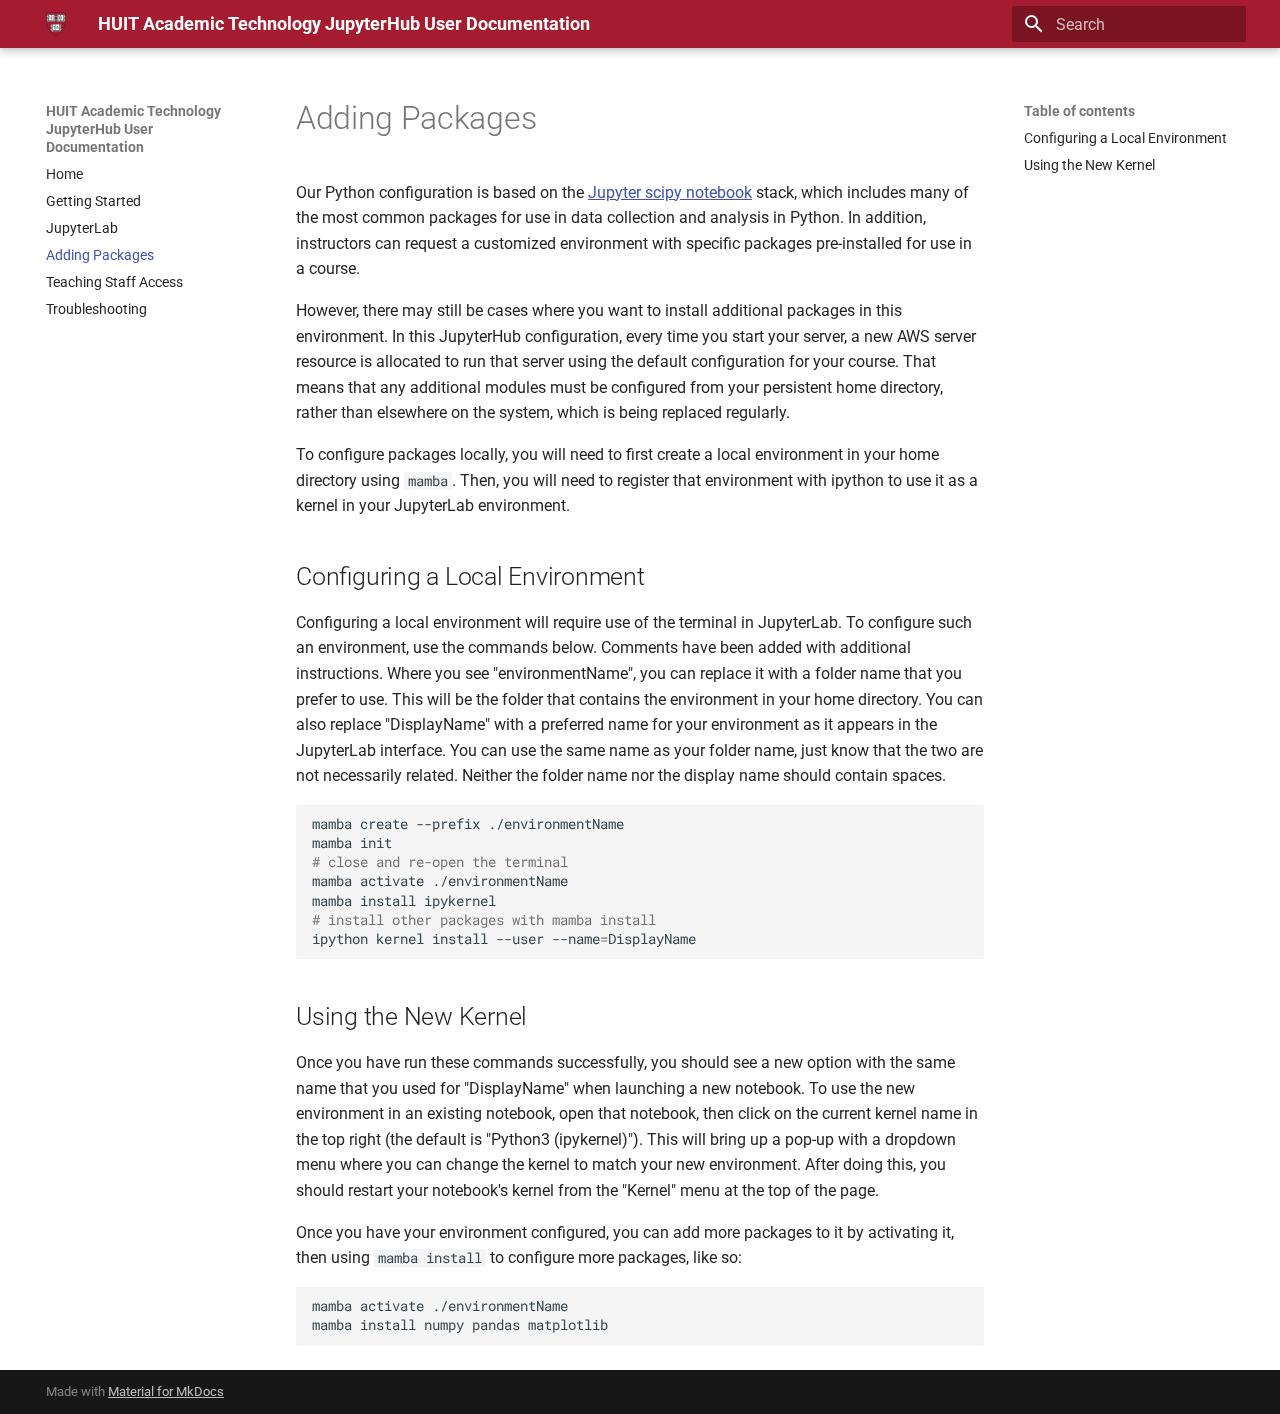
==== commit 65aef029: "Deployed acc5e1a with MkDocs version: 1.5.2" ====
--- a/adding-packages/index.html
+++ b/adding-packages/index.html
@@ -376,10 +376,6 @@
 
 
 <h1 id="adding-packages">Adding Packages</h1>
-<div class="admonition warning">
-<p class="admonition-title">Warning</p>
-<p>This documentation site is a work in progress, and is being tested and refined internally. Do not use this documentation as a reference in its current state.</p>
-</div>
 <p>Our Python configuration is based on the <a href="https://jupyter-docker-stacks.readthedocs.io/en/latest/using/selecting.html#jupyter-scipy-notebook">Jupyter scipy notebook</a> stack, which includes many of the most common packages for use in data collection and analysis in Python. In addition, instructors can request a customized environment with specific packages pre-installed for use in a course.</p>
 <p>However, there may still be cases where you want to install additional packages in this environment. In this JupyterHub configuration, every time you start your server, a new AWS server resource is allocated to run that server using the default configuration for your course. That means that any additional modules must be configured from your persistent home directory, rather than elsewhere on the system, which is being replaced regularly.</p>
 <p>To configure packages locally, you will need to first create a local environment in your home directory using <code>mamba</code>. Then, you will need to register that environment with ipython to use it as a kernel in your JupyterLab environment.</p>
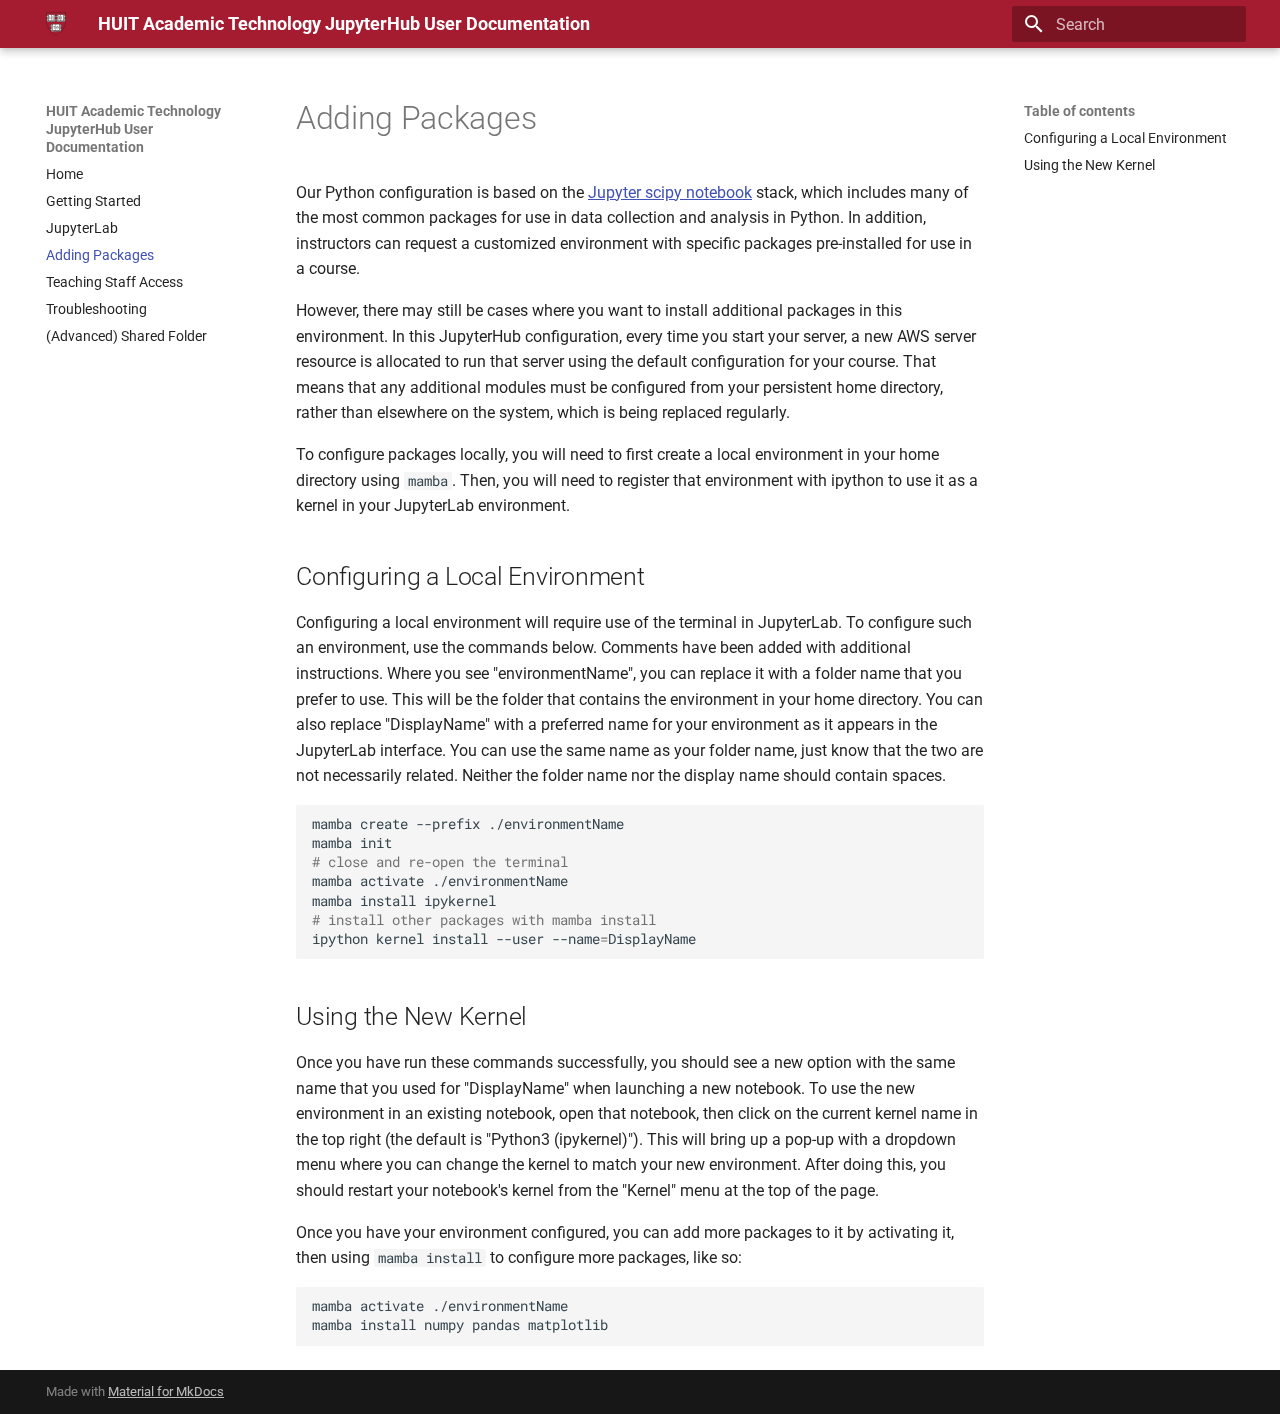
==== commit c3ce0f2a: "Deployed a42a699 with MkDocs version: 1.5.2" ====
--- a/adding-packages/index.html
+++ b/adding-packages/index.html
@@ -315,6 +315,21 @@
     <li class="md-nav__item">
       <a href="../troubleshooting/" class="md-nav__link">
         Troubleshooting
+      </a>
+    </li>
+  
+
+    
+      
+      
+      
+
+  
+  
+  
+    <li class="md-nav__item">
+      <a href="../shared-folder/" class="md-nav__link">
+        (Advanced) Shared Folder
       </a>
     </li>
   
